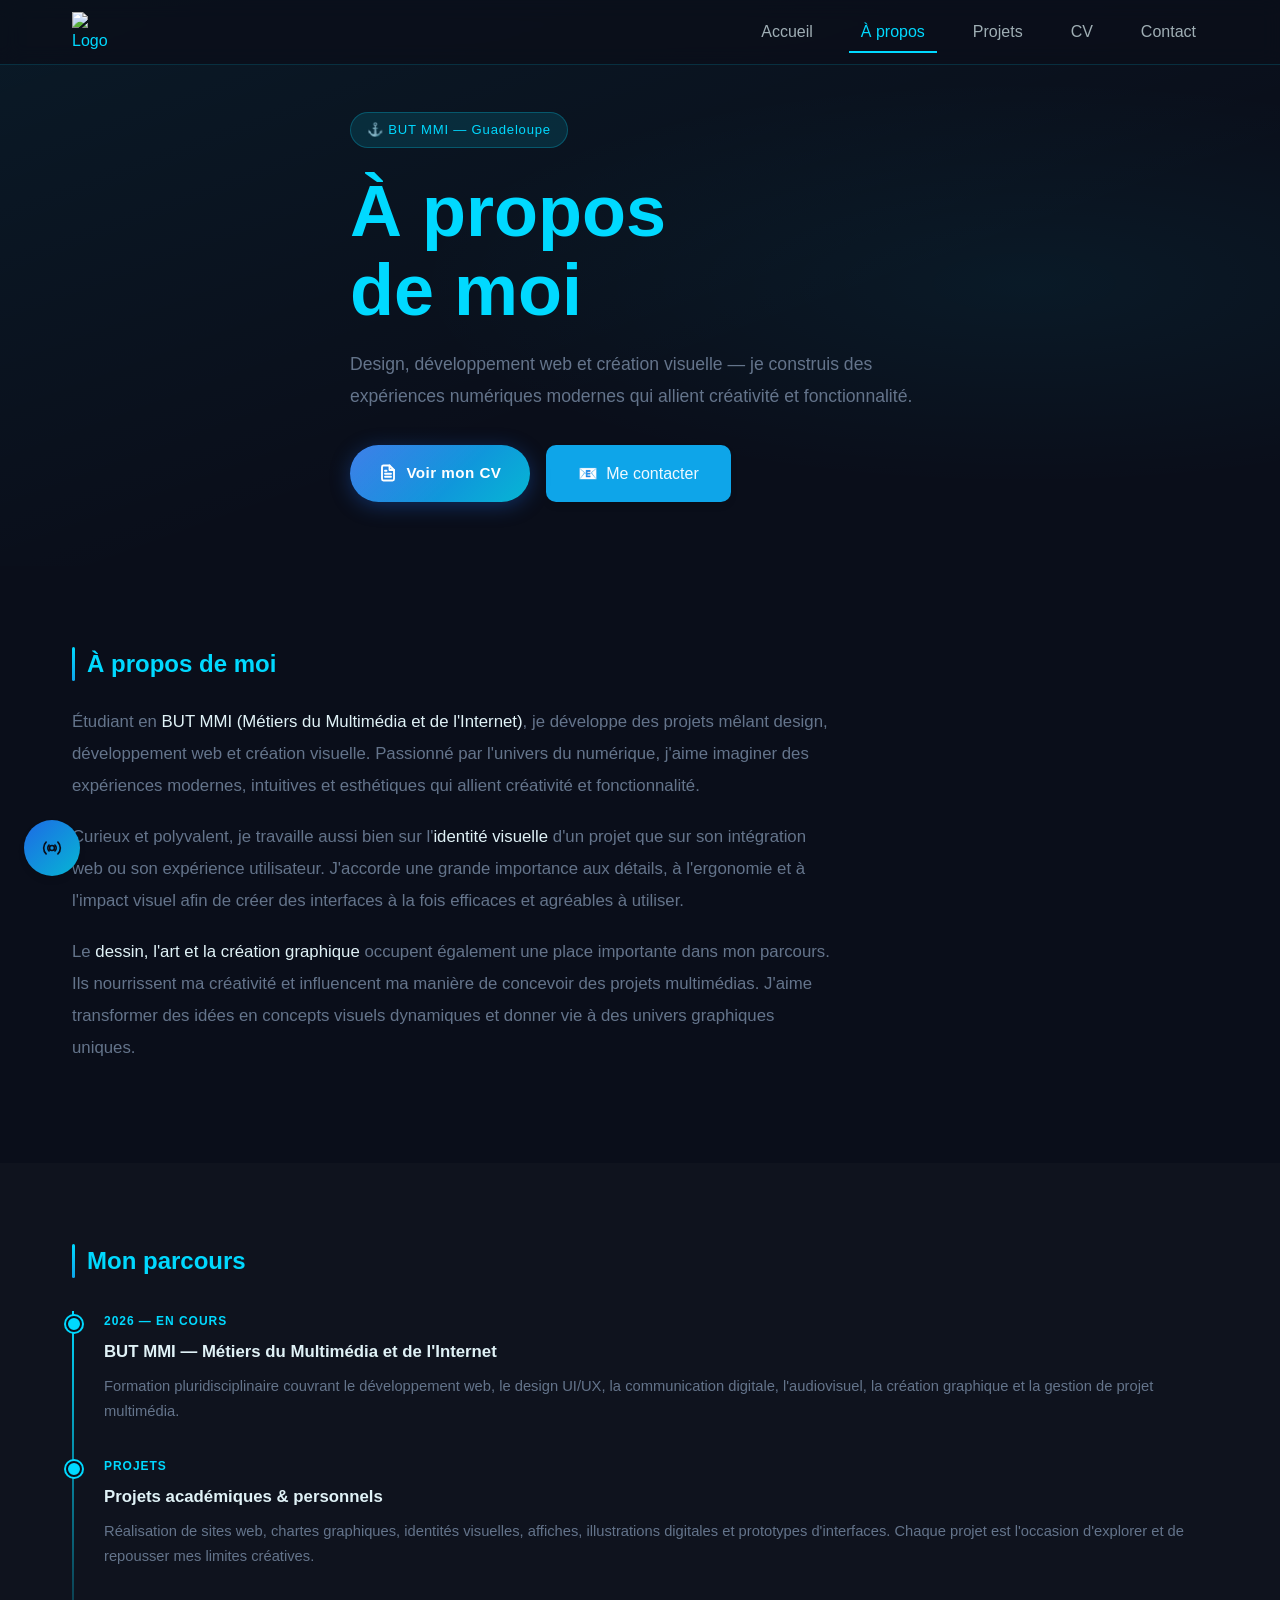
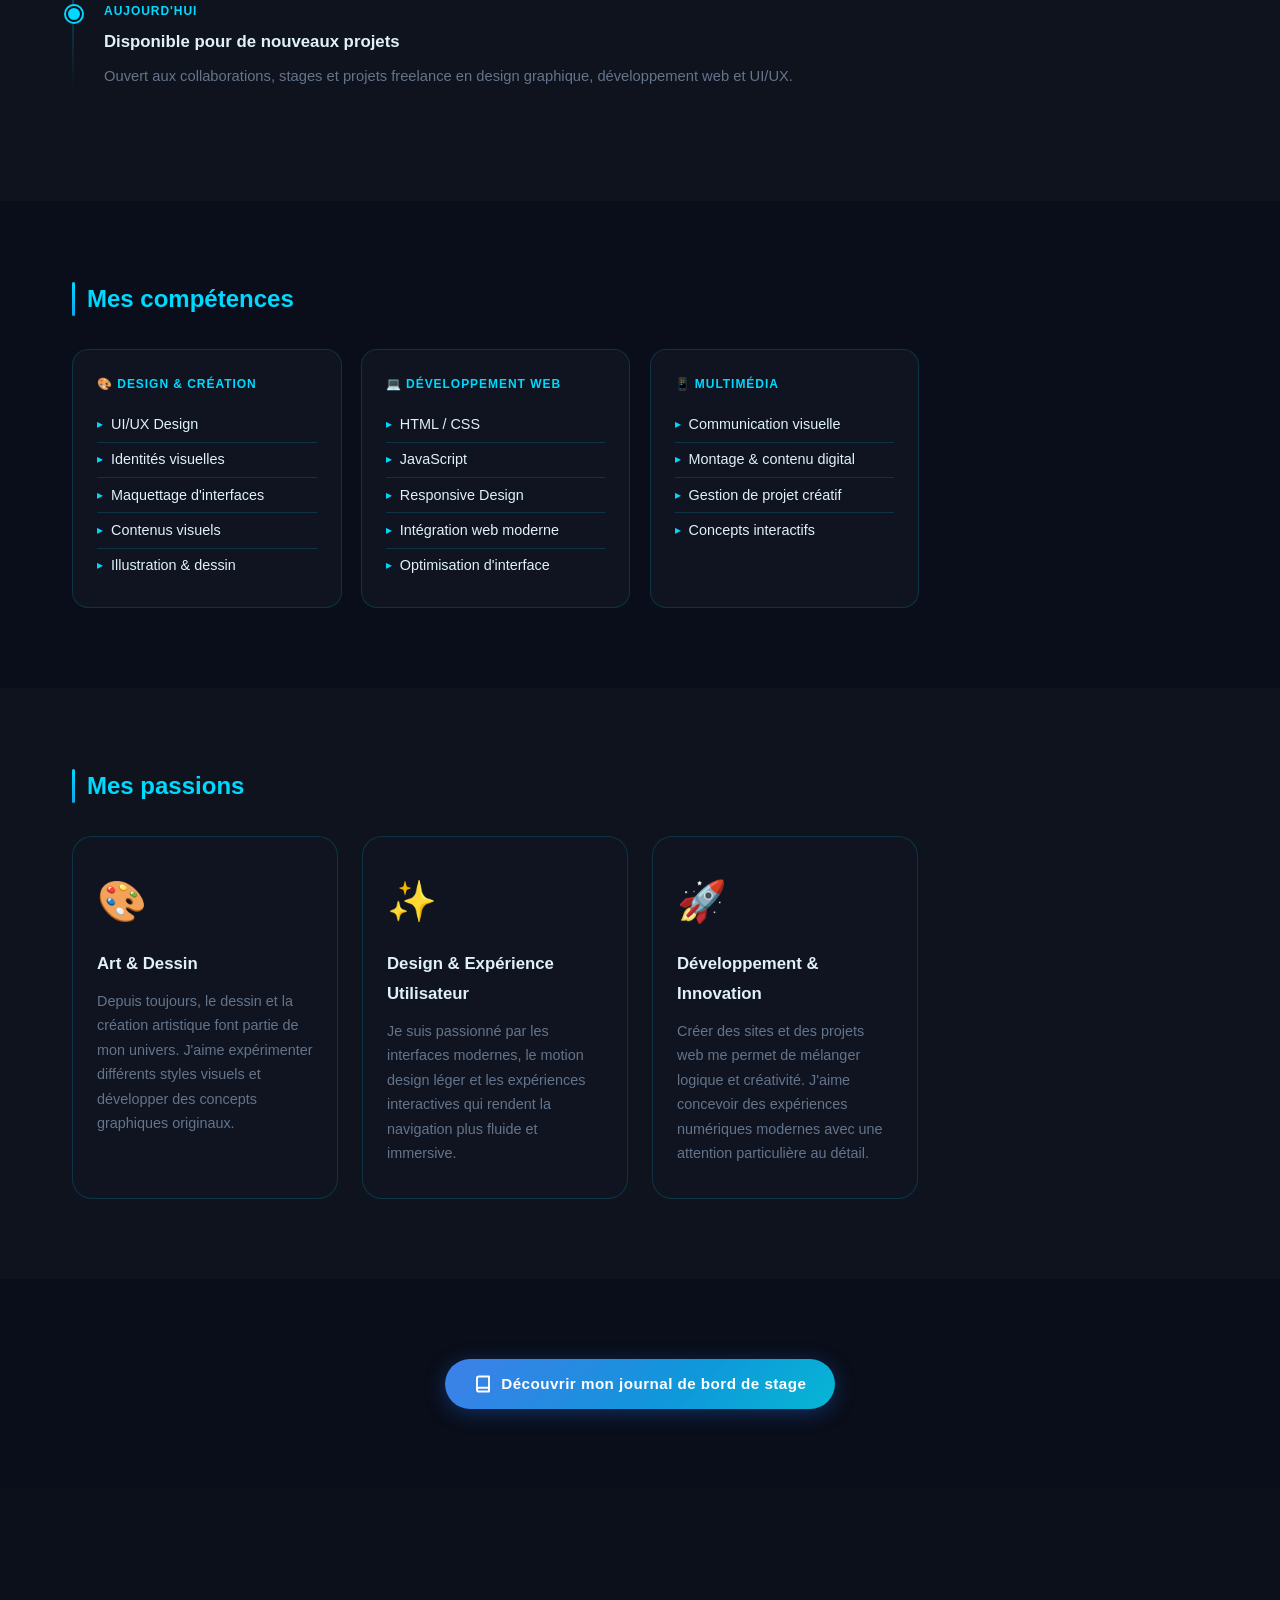
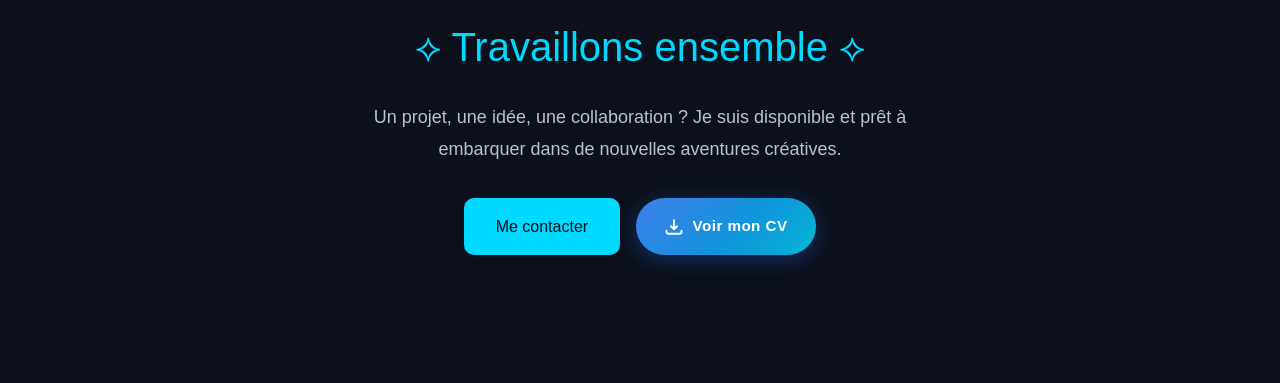
==== about.html @ 8e1d2e31 "Add files via upload" ====
<!DOCTYPE html>
<html lang="fr">
<head>
  <meta charset="UTF-8">
  <meta name="viewport" content="width=device-width, initial-scale=1.0">
  <title>À propos — LEVY CINQ-VAL</title>
  <meta name="description" content="À propos de Lévy CINQ-VAL — Étudiant BUT MMI, design graphique, développement web, UI/UX.">
  <link rel="stylesheet" href="style.css">
</head>
<body>

  <!-- Header -->
  <header id="header" class="header slide-down">
    <div class="container">
      <div class="header-content">
        <a href="index.html" class="logo-link">
          <img src="images/Logo.png" alt="Logo" class="logo">
          <span class="logo-text">Lévy CINQ-VAL</span>
        </a>
        <button class="nav-toggle" aria-label="Menu" aria-expanded="false" data-i18n-aria-label="menu.aria">
          <span></span><span></span><span></span>
        </button>
        <nav class="nav">
          <a href="index.html"   class="nav-link" data-i18n="nav.home">Accueil</a>
          <a href="about.html"   class="nav-link active" data-i18n="nav.about">À propos</a>
          <a href="project.html" class="nav-link" data-i18n="nav.projects">Projets</a>
          <a href="resume.html"  class="nav-link" data-i18n="nav.resume">CV</a>
          <a href="contact.html" class="nav-link" data-i18n="nav.contact">Contact</a>
        </nav>
      </div>
    </div>
  </header>

  <!-- Hero -->
  <section class="about-hero">
    <div class="container">
      <div class="about-hero-content">
        <div class="about-hero-label fade-in" data-i18n="about.hero.label">⚓ BUT MMI — Guadeloupe</div>
        <h1 class="fade-in-delay-1"><span data-i18n="about.hero.title.pre">À </span><span data-i18n="about.hero.title.hl">propos</span><br><span data-i18n="about.hero.title.post">de moi</span></h1>
        <p class="fade-in-delay-2" data-i18n="about.hero.subtitle">
          Design, développement web et création visuelle — je construis des expériences numériques
          modernes qui allient créativité et fonctionnalité.
        </p>
        <!-- CTA CV -->
        <div class="fade-in-delay-3" style="margin-top:2rem; display:flex; gap:1rem; flex-wrap:wrap;">
          <a href="resume.html" class="btn-cv-cta">
            <svg viewBox="0 0 24 24" fill="none" stroke="currentColor" stroke-width="2.5" stroke-linecap="round" stroke-linejoin="round">
              <path d="M14 2H6a2 2 0 00-2 2v16a2 2 0 002 2h12a2 2 0 002-2V8z"/>
              <polyline points="14 2 14 8 20 8"/>
              <line x1="16" y1="13" x2="8" y2="13"/>
              <line x1="16" y1="17" x2="8" y2="17"/>
              <polyline points="10 9 9 9 8 9"/>
            </svg>
            <span data-i18n="home.btn.resume">Voir mon CV</span>
          </a>
          <a href="contact.html" class="btn btn-secondary" style="display:inline-flex;align-items:center;gap:0.5rem;">
            📧 <span data-i18n="home.btn.contact">Me contacter</span>
          </a>
        </div>
      </div>
    </div>
  </section>

  <!-- À propos de moi -->
  <section class="about-section">
    <div class="container">
      <h2 class="about-section-title reveal" data-i18n="about.section1.title">À propos de moi</h2>
      <div class="about-text-block reveal" style="margin-top:1.5rem;">
        <p data-i18n-html="about.section1.p1">
          Étudiant en <span class="hl">BUT MMI (Métiers du Multimédia et de l'Internet)</span>, je développe
          des projets mêlant design, développement web et création visuelle. Passionné par l'univers du numérique,
          j'aime imaginer des expériences modernes, intuitives et esthétiques qui allient créativité et fonctionnalité.
        </p>
        <p data-i18n-html="about.section1.p2">
          Curieux et polyvalent, je travaille aussi bien sur l'<span class="hl">identité visuelle</span> d'un projet
          que sur son intégration web ou son expérience utilisateur. J'accorde une grande importance aux détails,
          à l'ergonomie et à l'impact visuel afin de créer des interfaces à la fois efficaces et agréables à utiliser.
        </p>
        <p data-i18n-html="about.section1.p3">
          Le <span class="hl">dessin, l'art et la création graphique</span> occupent également une place importante
          dans mon parcours. Ils nourrissent ma créativité et influencent ma manière de concevoir des projets multimédias.
          J'aime transformer des idées en concepts visuels dynamiques et donner vie à des univers graphiques uniques.
        </p>
      </div>
    </div>
  </section>

  <!-- Mon parcours -->
  <section class="about-section-alt">
    <div class="container">
      <h2 class="about-section-title reveal" data-i18n="about.timeline.title">Mon parcours</h2>
      <div class="timeline reveal">
        <div class="timeline-item">
          <p class="timeline-year" data-i18n="about.timeline1.year">2026 — En cours</p>
          <p class="timeline-title" data-i18n="about.timeline1.title">BUT MMI — Métiers du Multimédia et de l'Internet</p>
          <p class="timeline-desc" data-i18n="about.timeline1.desc">
            Formation pluridisciplinaire couvrant le développement web, le design UI/UX, la communication digitale,
            l'audiovisuel, la création graphique et la gestion de projet multimédia.
          </p>
        </div>
        <div class="timeline-item">
          <p class="timeline-year" data-i18n="about.timeline2.year">Projets</p>
          <p class="timeline-title" data-i18n="about.timeline2.title">Projets académiques & personnels</p>
          <p class="timeline-desc" data-i18n="about.timeline2.desc">
            Réalisation de sites web, chartes graphiques, identités visuelles, affiches, illustrations digitales
            et prototypes d'interfaces. Chaque projet est l'occasion d'explorer et de repousser mes limites créatives.
          </p>
        </div>
        <div class="timeline-item">
          <p class="timeline-year" data-i18n="about.timeline3.year">Aujourd'hui</p>
          <p class="timeline-title" data-i18n="about.timeline3.title">Disponible pour de nouveaux projets</p>
          <p class="timeline-desc" data-i18n="about.timeline3.desc">
            Ouvert aux collaborations, stages et projets freelance en design graphique, développement web et UI/UX.
          </p>
        </div>
      </div>
    </div>
  </section>

  <!-- Mes compétences -->
  <section class="about-section">
    <div class="container">
      <h2 class="about-section-title reveal" data-i18n="about.skills.title">Mes compétences</h2>
      <div class="skills-about-grid">

        <div class="skill-about-card reveal">
          <p class="skill-about-cat" data-i18n="about.skills1.cat">🎨 Design & Création</p>
          <ul class="skill-about-list">
            <li data-i18n="about.skills1.li1">UI/UX Design</li>
            <li data-i18n="about.skills1.li2">Identités visuelles</li>
            <li data-i18n="about.skills1.li3">Maquettage d'interfaces</li>
            <li data-i18n="about.skills1.li4">Contenus visuels</li>
            <li data-i18n="about.skills1.li5">Illustration & dessin</li>
          </ul>
        </div>

        <div class="skill-about-card reveal">
          <p class="skill-about-cat" data-i18n="about.skills2.cat">💻 Développement Web</p>
          <ul class="skill-about-list">
            <li data-i18n="about.skills2.li1">HTML / CSS</li>
            <li data-i18n="about.skills2.li2">JavaScript</li>
            <li data-i18n="about.skills2.li3">Responsive Design</li>
            <li data-i18n="about.skills2.li4">Intégration web moderne</li>
            <li data-i18n="about.skills2.li5">Optimisation d'interface</li>
          </ul>
        </div>

        <div class="skill-about-card reveal">
          <p class="skill-about-cat" data-i18n="about.skills3.cat">📱 Multimédia</p>
          <ul class="skill-about-list">
            <li data-i18n="about.skills3.li1">Communication visuelle</li>
            <li data-i18n="about.skills3.li2">Montage & contenu digital</li>
            <li data-i18n="about.skills3.li3">Gestion de projet créatif</li>
            <li data-i18n="about.skills3.li4">Concepts interactifs</li>
          </ul>
        </div>

      </div>
    </div>
  </section>

  <!-- Mes passions -->
  <section class="about-section-alt">
    <div class="container">
      <h2 class="about-section-title reveal" data-i18n="about.passions.title">Mes passions</h2>
      <div class="passions-grid">

        <div class="passion-card reveal">
          <div class="passion-icon">🎨</div>
          <p class="passion-title" data-i18n="about.passion1.title">Art & Dessin</p>
          <p class="passion-text" data-i18n="about.passion1.text">
            Depuis toujours, le dessin et la création artistique font partie de mon univers.
            J'aime expérimenter différents styles visuels et développer des concepts graphiques originaux.
          </p>
        </div>

        <div class="passion-card reveal">
          <div class="passion-icon">✨</div>
          <p class="passion-title" data-i18n="about.passion2.title">Design & Expérience Utilisateur</p>
          <p class="passion-text" data-i18n="about.passion2.text">
            Je suis passionné par les interfaces modernes, le motion design léger et les expériences
            interactives qui rendent la navigation plus fluide et immersive.
          </p>
        </div>

        <div class="passion-card reveal">
          <div class="passion-icon">🚀</div>
          <p class="passion-title" data-i18n="about.passion3.title">Développement & Innovation</p>
          <p class="passion-text" data-i18n="about.passion3.text">
            Créer des sites et des projets web me permet de mélanger logique et créativité.
            J'aime concevoir des expériences numériques modernes avec une attention particulière au détail.
          </p>
        </div>

      </div>
    </div>
  </section>

  <!-- Journal de bord de stage — ressource complémentaire -->
  <section class="about-section">
    <div class="container" style="text-align:center;">
      <a href="projects/Journal_de_bord_stage.pdf" target="_blank" rel="noopener" class="btn-cv-cta">
        <svg viewBox="0 0 24 24" fill="none" stroke="currentColor" stroke-width="2.5" stroke-linecap="round" stroke-linejoin="round">
          <path d="M4 19.5A2.5 2.5 0 016.5 17H20"/>
          <path d="M6.5 2H20v20H6.5A2.5 2.5 0 014 19.5v-15A2.5 2.5 0 016.5 2z"/>
        </svg>
        <span data-i18n="about.journal.cta">Découvrir mon journal de bord de stage</span>
      </a>
    </div>
  </section>

  <!-- CTA final -->
  <section class="section section-alt">
    <div class="container">
      <div class="cta-content scale-in" style="text-align:center;max-width:600px;margin:0 auto;padding:3rem 1rem;">
        <h2 class="cta-title" data-i18n="about.cta.title">⟡ Travaillons ensemble ⟡</h2>
        <p class="cta-text" style="margin-bottom:2rem;" data-i18n="about.cta.text">
          Un projet, une idée, une collaboration ? Je suis disponible et prêt à embarquer dans de nouvelles aventures créatives.
        </p>
        <div style="display:flex;gap:1rem;justify-content:center;flex-wrap:wrap;">
          <a href="contact.html" class="btn btn-primary" data-i18n="home.btn.contact">Me contacter</a>
          <a href="resume.html"  class="btn-cv-cta">
            <svg viewBox="0 0 24 24" fill="none" stroke="currentColor" stroke-width="2.5" stroke-linecap="round" stroke-linejoin="round">
              <path d="M12 15V3M12 15l-4-4M12 15l4-4"/><path d="M2 17v2a2 2 0 002 2h16a2 2 0 002-2v-2"/>
            </svg>
            <span data-i18n="home.btn.resume">Voir mon CV</span>
          </a>
        </div>
      </div>
    </div>
  </section>

  <!-- Widget Accessibilité -->
  <div id="accessibility-widget" class="accessibility-widget">
    <button id="accessibility-toggle" class="accessibility-toggle" aria-label="Accessibilité" data-i18n-aria-label="a11y.aria" title="Options d'accessibilité" data-i18n-title="a11y.title">
      <svg viewBox="0 0 24 24" fill="none" stroke="currentColor" stroke-width="2" stroke-linecap="round" stroke-linejoin="round">
        <circle cx="12" cy="12" r="3"/><path d="M19.07 4.93a10 10 0 010 14.14M4.93 4.93a10 10 0 000 14.14"/>
        <path d="M15.54 8.46a5 5 0 010 7.07M8.46 8.46a5 5 0 000 7.07"/>
      </svg>
    </button>
    <div id="accessibility-panel" class="accessibility-panel hidden">
      <h3 class="panel-title" data-i18n="a11y.panelTitle">Accessibilité</h3>
      <button class="accessibility-option" onclick="toggleTheme()">
        <span data-i18n="a11y.theme">🌓 Thème</span><span id="theme-label">Sombre</span>
      </button>
      <button class="accessibility-option" onclick="cycleFontSize()">
        <span data-i18n="a11y.fontSize">🔤 Taille du texte</span><span id="font-size-label">Normal</span>
      </button>
      <button class="accessibility-option" onclick="toggleContrast()">
        <span data-i18n="a11y.contrast">⚡ Contraste élevé</span><span id="contrast-label">Désactivé</span>
      </button>
      <button class="accessibility-option" onclick="toggleLanguage()">
        <span data-i18n="a11y.language">🌍 Langue</span><span id="language-label">Français</span>
      </button>
    </div>
  </div>

  <!-- Bouton scroll to top -->
  <button id="scroll-top-btn" aria-label="Retour en haut" data-i18n-aria-label="scrollTop.aria">↑</button>

  <script src="script.js"></script>
</body>
</html>
---- style.css ----
/* Variables CSS - Thème "Mer énervée" */
:root {
    /* Couleurs Sombres (par défaut) */
    --background: #0a0e1a;
    --foreground: #e0f2f7;
    --card: #0f1420;
    --card-foreground: #e0f2f7;
    --primary: #00d9ff;
    --primary-foreground: #0a0e1a;
    --secondary: #1a2332;
    --secondary-foreground: #7dd3fc;
    --muted: #1e2940;
    --muted-foreground: #64748b;
    --accent: #0ea5e9;
    --accent-foreground: #f0f9ff;
    --border: rgba(6, 182, 212, 0.2);
    --input-background: #1a2332;

    /* Header */
    .header {
        position: fixed;
        top: 0;
        left: 0;
        right: 0;
        z-index: 1000;
        background-color: rgba(10, 14, 26, 0.8);
        backdrop-filter: blur(10px);
        border-bottom: 1px solid var(--border);
        transition: transform 0.3s ease;
    }

    .header-content {
        display: flex;
        align-items: center;
        justify-content: space-between;
        height: 4rem;
    }

    .logo-link {
        display: flex;
        align-items: center;
        gap: 0.75rem;
        text-decoration: none;
    }

    .logo {
        height: 2.5rem;
        width: 2.5rem;
        object-fit: contain;
        transition: transform 0.6s ease;
    }

    .logo:hover {
        transform: rotate(360deg);
    }

    .logo-text {
        font-size: 1.5rem;
        color: var(--foreground);
        font-weight: 500;
        max-width: 0;
        opacity: 0;
        overflow: hidden;
        white-space: nowrap;
        transition: max-width 0.35s ease, opacity 0.25s ease;
    }

    .logo-link:hover .logo-text,
    .logo-link:focus-visible .logo-text,
    .logo-link:focus-within .logo-text {
        max-width: 220px;
        opacity: 1;
    }

    .nav {
        display: flex;
        gap: 1.5rem;
    }

    .nav-link {
        position: relative;
        padding: 0.5rem 0.75rem;
        color: rgba(224, 242, 247, 0.7);
        font-size: 1rem;
        transition: color var(--transition-fast);
    }

    .nav-link:hover,
    .nav-link.active {
        color: var(--primary);
    }

    .nav-link.active::after {
        content: "";
        position: absolute;
        bottom: 0;
        left: 0;
        right: 0;
        height: 2px;
        background-color: var(--primary);
    }

    /* Hero */
    .hero {
        position: relative;
        min-height: 100vh;
        display: flex;
        align-items: center;
        justify-content: center;
        overflow: hidden;
    }

    .hero-background {
        position: absolute;
        inset: 0;
        background-image: url("images/mer_dechainee.jpg");
        background-size: cover;
        background-position: center 40%;
        background-repeat: no-repeat;
        background-attachment: local;
        opacity: 0;
        transform: scale(1.05);
        will-change: transform, opacity;
        transition: opacity 1.4s cubic-bezier(0.22, 1, 0.36, 1), transform 1.4s cubic-bezier(0.22, 1, 0.36, 1);
        filter: saturate(1.1) brightness(0.75);
    }

    .hero-background.loaded {
        opacity: 0.55;
        transform: scale(1);
    }

    /* Thème clair : image plus lumineuse */
    body.light-theme .hero-background {
        filter: saturate(0.9) brightness(0.85);
        opacity: 0.4;
    }

    body.light-theme .hero-background.loaded {
        opacity: 0.5;
    }

    .hero-overlay {
        position: absolute;
        inset: 0;
        background: linear-gradient(
            to bottom,
            rgba(10, 14, 26, 0.45) 0%,
            rgba(10, 14, 26, 0.35) 40%,
            rgba(10, 14, 26, 0.75) 80%,
            rgba(10, 14, 26, 1) 100%
        );
        pointer-events: none;
    }

    /* Overlay thème clair */
    body.light-theme .hero-overlay {
        background: linear-gradient(
            to bottom,
            rgba(245, 247, 250, 0.25) 0%,
            rgba(245, 247, 250, 0.15) 40%,
            rgba(245, 247, 250, 0.6) 80%,
            rgba(245, 247, 250, 1) 100%
        );
    }

    /* Grain subtil sur le hero pour le rendu filmique */
    .hero::after {
        content: '';
        position: absolute;
        inset: 0;
        background-image: url("data:image/svg+xml,%3Csvg viewBox='0 0 256 256' xmlns='http://www.w3.org/2000/svg'%3E%3Cfilter id='noise'%3E%3CfeTurbulence type='fractalNoise' baseFrequency='0.9' numOctaves='4' stitchTiles='stitch'/%3E%3C/filter%3E%3Crect width='100%25' height='100%25' filter='url(%23noise)' opacity='0.04'/%3E%3C/svg%3E");
        opacity: 0.06;
        pointer-events: none;
        z-index: 2;
    }

    .hero-content {
        position: relative;
        z-index: 10;
        text-align: center;
        padding: 2rem 1rem;
    }

    .badge {
        display: inline-block;
        padding: 0.5rem 1.5rem;
        background-color: rgba(0, 217, 255, 0.2);
        border: 1px solid rgba(0, 217, 255, 0.4);
        border-radius: 2rem;
        margin-bottom: 2rem;
    }

    .badge-text {
        color: var(--primary);
        font-size: 0.875rem;
    }

    .hero-title {
        font-size: 2.5rem;
        margin-bottom: 1.5rem;
        color: var(--foreground);
    }

    .hero-name {
        font-size: 3.5rem;
        margin-bottom: 2rem;
        color: var(--primary);
    }

    .hero-subtitle {
        font-size: 1.25rem;
        color: rgba(224, 242, 247, 0.8);
        margin-bottom: 3rem;
    }

    .hero-buttons {
        display: flex;
        gap: 1rem;
        justify-content: center;
        flex-wrap: wrap;
    }

    /* Responsive Hero */
    @media (min-width: 640px) {
        .hero-title {
            font-size: 3rem;
        }
        .hero-name {
            font-size: 4rem;
        }
    }

    @media (min-width: 1024px) {
        .hero-title {
            font-size: 4.5rem;
        }
        .hero-name {
            font-size: 5rem;
        }
        .hero-subtitle {
            font-size: 1.5rem;
        }
    }

    /* Sections */
    .section {
        padding: 5rem 1rem;
    }

    .section-alt {
        background-color: rgba(15, 20, 32, 0.3);
    }

    .section-header {
        text-align: center;
        margin-bottom: 3rem;
    }

    .section-title {
        font-size: 2.5rem;
        margin-bottom: 1rem;
        color: var(--primary);
    }

    .section-subtitle {
        font-size: 1.125rem;
        color: var(--muted-foreground);
    }

    /* About Grid */
    .about-grid {
        display: grid;
        grid-template-columns: 1fr;
        gap: 3rem;
        align-items: center;
    }

    @media (min-width: 1024px) {
        .about-grid {
            grid-template-columns: 1fr 1fr;
        }
    }

    .about-image-wrapper {
        display: flex;
        justify-content: center;
        position: relative;
    }

    .about-image-glow {
        position: absolute;
        inset: 0;
        background-color: rgba(0, 217, 255, 0.2);
        border-radius: 50%;
        filter: blur(4rem);
    }

    .about-image {
        position: relative;
        width: 16rem;
        height: 16rem;
        border-radius: 50%;
        object-fit: cover;
        border: 4px solid rgba(0, 217, 255, 0.3);
        box-shadow: 0 25px 50px rgba(0, 0, 0, 0.5);
    }

    @media (min-width: 640px) {
        .about-image {
            width: 20rem;
            height: 20rem;
        }
    }

    .about-content {
        display: flex;
        flex-direction: column;
        gap: 1.5rem;
    }

    .about-text {
        font-size: 1.125rem;
        color: rgba(224, 242, 247, 0.8);
        line-height: 1.8;
    }

    .highlight {
        color: var(--primary);
        font-weight: 500;
    }

    .badges {
        display: flex;
        gap: 1rem;
        flex-wrap: wrap;
    }

    .badge-item {
        padding: 0.5rem 1rem;
        background-color: rgba(0, 217, 255, 0.1);
        border: 1px solid rgba(0, 217, 255, 0.3);
        border-radius: var(--radius);
        color: var(--primary);
    }

    /* Skills Grid */
    .skills-grid {
        display: grid;
        grid-template-columns: 1fr;
        gap: 2rem;
    }

    @media (min-width: 768px) {
        .skills-grid {
            grid-template-columns: repeat(3, 1fr);
        }
    }

    .skill-card {
        background-color: var(--card);
        border: 1px solid var(--border);
        border-radius: var(--radius);
        padding: 2rem;
        box-shadow: 0 4px 6px rgba(0, 0, 0, 0.1);
    }

    .skill-icon {
        font-size: 2rem;
        margin-bottom: 1rem;
        display: inline-block;
        padding: 0.75rem;
        background-color: rgba(0, 217, 255, 0.1);
        border-radius: var(--radius);
    }

    .skill-title {
        font-size: 1.25rem;
        margin-bottom: 0.75rem;
        color: var(--foreground);
    }

    .skill-description {
        color: var(--muted-foreground);
    }

    /* CTA Section */
    .cta-content {
        text-align: center;
        max-width: 48rem;
        margin: 0 auto;
    }

    .cta-title {
        font-size: 2.5rem;
        margin-bottom: 1.5rem;
        color: var(--primary);
    }

    .cta-text {
        font-size: 1.125rem;
        color: rgba(224, 242, 247, 0.8);
        margin-bottom: 3rem;
        line-height: 1.8;
    }

    .btn-large {
        font-size: 1.125rem;
        padding: 1rem 2rem;
        margin-bottom: 3rem;
    }

    .social-links {
        margin-top: 3rem;
    }

    .social-title {
        color: rgba(224, 242, 247, 0.7);
        margin-bottom: 1.5rem;
        font-size: 1.125rem;
    }

    .social-buttons {
        display: flex;
        gap: 1rem;
        justify-content: center;
        flex-wrap: wrap;
    }

    .social-btn {
        display: flex;
        align-items: center;
        gap: 0.5rem;
        padding: 0.75rem 1.5rem;
        background-color: var(--card);
        border: 2px solid var(--primary);
        color: var(--primary);
        border-radius: var(--radius);
        box-shadow: 0 4px 6px rgba(0, 0, 0, 0.1);
        transition: all var(--transition-normal);
    }

    .social-btn:hover {
        transform: translateY(-5px) scale(1.1);
        box-shadow: 0 10px 20px rgba(0, 217, 255, 0.3);
    }

    /* Boutons Variantes */
    .btn-primary {
        background-color: var(--primary);
        color: var(--primary-foreground);
    }

    .btn-secondary {
        background-color: var(--accent);
        color: var(--accent-foreground);
    }

    /* Widget d'Accessibilité */
    .accessibility-widget {
        position: fixed;
        bottom: 1.5rem;
        right: 1.5rem;
        z-index: 1000;
    }

    .accessibility-toggle {
        width: 3.5rem;
        height: 3.5rem;
        border-radius: 50%;
        background-color: var(--primary);
        color: var(--primary-foreground);
        border: none;
        font-size: 1.5rem;
        cursor: pointer;
        box-shadow: 0 4px 6px rgba(0, 0, 0, 0.1);
        transition: all var(--transition-normal);
    }

    .accessibility-toggle:hover {
        transform: scale(1.1);
        box-shadow: 0 6px 12px rgba(0, 217, 255, 0.5);
    }

    .accessibility-panel {
        position: absolute;
        bottom: 4rem;
        right: 0;
        min-width: 280px;
        background-color: var(--card);
        border: 1px solid var(--border);
        border-radius: var(--radius);
        box-shadow: 0 10px 30px rgba(0, 0, 0, 0.3);
        padding: 1rem;
        opacity: 1;
        transform: scale(1);
        transition: all var(--transition-normal);
    }

    .accessibility-panel.hidden {
        opacity: 0;
        transform: scale(0.8) translateY(20px);
        pointer-events: none;
    }

    .panel-title {
        font-size: 1.125rem;
        margin-bottom: 1rem;
        color: var(--foreground);
    }

    .accessibility-option {
        width: 100%;
        display: flex;
        align-items: center;
        justify-content: space-between;
        padding: 0.75rem 1rem;
        background-color: rgba(15, 20, 32, 0.5);
        color: var(--foreground);
        border: none;
        border-radius: var(--radius);
        margin-bottom: 0.75rem;
        cursor: pointer;
        transition: background-color var(--transition-fast);
    }

    .accessibility-option:hover {
        background-color: rgba(0, 217, 255, 0.1);
    }

    .accessibility-option span:last-child {
        font-size: 0.875rem;
        color: var(--muted-foreground);
    }

    /* Utilitaires */
    .hidden {
        display: none;
    }
   /* ── Page Contact ── */

    .contact-hero {
      padding: 10rem 1rem 5rem;
      text-align: center;
      position: relative;
      overflow: hidden;
    }

    .contact-hero::before {
      content: '';
      position: absolute;
      inset: 0;
      background: radial-gradient(ellipse at 50% 0%, rgba(0,217,255,.15) 0%, transparent 65%);
      pointer-events: none;
    }

    .contact-hero-label {
      display: inline-block;
      padding: 0.4rem 1.25rem;
      background-color: rgba(0,217,255,.15);
      border: 1px solid rgba(0,217,255,.35);
      border-radius: 2rem;
      color: var(--primary);
      font-size: .8rem;
      letter-spacing: .12em;
      text-transform: uppercase;
      margin-bottom: 2rem;
    }

    .contact-hero h1 {
      font-size: clamp(2.5rem, 7vw, 5rem);
      font-weight: 600;
      color: var(--foreground);
      margin-bottom: 1rem;
      line-height: 1.15;
    }

    .contact-hero h1 span {
      color: var(--primary);
    }

    .contact-hero p {
      font-size: 1.125rem;
      color: var(--muted-foreground);
      max-width: 36rem;
      margin: 0 auto;
      line-height: 1.8;
    }

    /* ── Grid layout ── */
    .contact-section {
      padding: 5rem 1rem 7rem;
    }

    .contact-grid {
      display: grid;
      grid-template-columns: 1fr;
      gap: 3rem;
      max-width: 1100px;
      margin: 0 auto;
    }

    @media (min-width: 1024px) {
      .contact-grid {
        grid-template-columns: 1fr 1.5fr;
      }
    }

    /* ── Info column ── */
    .contact-info {
      display: flex;
      flex-direction: column;
      gap: 2rem;
    }

    .info-card {
      background-color: var(--card);
      border: 1px solid var(--border);
      border-radius: var(--radius);
      padding: 1.75rem;
      transition: all var(--transition-normal);
      display: flex;
      align-items: flex-start;
      gap: 1.25rem;
    }

    .info-card:hover {
      border-color: rgba(0,217,255,.45);
      box-shadow: 0 8px 30px rgba(0,217,255,.12);
      transform: translateY(-3px);
    }

    .info-icon {
      font-size: 1.5rem;
      padding: 0.7rem;
      background-color: rgba(0,217,255,.1);
      border-radius: var(--radius);
      flex-shrink: 0;
      line-height: 1;
    }

    .info-content h3 {
      font-size: 1rem;
      font-weight: 600;
      color: var(--foreground);
      margin-bottom: 0.35rem;
    }

    .info-content p,
    .info-content a {
      font-size: .95rem;
      color: var(--muted-foreground);
      text-decoration: none;
      transition: color var(--transition-fast);
    }

    .info-content a:hover {
      color: var(--primary);
    }

    .social-row {
      display: flex;
      gap: 1rem;
      margin-top: 0.5rem;
    }

    .social-chip {
      display: flex;
      align-items: center;
      gap: .5rem;
      padding: .55rem 1.1rem;
      background-color: var(--card);
      border: 1px solid var(--border);
      border-radius: 2rem;
      color: var(--foreground);
      font-size: .875rem;
      text-decoration: none;
      transition: all var(--transition-normal);
    }

    .social-chip:hover {
      border-color: var(--primary);
      color: var(--primary);
      box-shadow: 0 4px 15px rgba(0,217,255,.2);
      transform: translateY(-2px);
    }

    /* ── Disponibilité ── */
    .availability-badge {
      display: flex;
      align-items: center;
      gap: .75rem;
      padding: 1.25rem 1.5rem;
      background: linear-gradient(135deg, rgba(0,217,255,.08), rgba(14,165,233,.06));
      border: 1px solid rgba(0,217,255,.25);
      border-radius: var(--radius);
    }

    .dot-live {
      width: 10px;
      height: 10px;
      border-radius: 50%;
      background-color: #22c55e;
      flex-shrink: 0;
      box-shadow: 0 0 0 0 rgba(34,197,94,.7);
      animation: ping 1.5s cubic-bezier(0,0,.2,1) infinite;
    }

    @keyframes ping {
      0%   { box-shadow: 0 0 0 0 rgba(34,197,94,.7); }
      70%  { box-shadow: 0 0 0 8px rgba(34,197,94,0); }
      100% { box-shadow: 0 0 0 0 rgba(34,197,94,0); }
    }

    .availability-badge p {
      font-size: .9rem;
      color: var(--foreground);
      line-height: 1.4;
    }

    .availability-badge p span {
      display: block;
      color: var(--muted-foreground);
      font-size: .8rem;
      margin-top: .1rem;
    }

    /* ── Form column ── */
    .contact-form-wrapper {
      background-color: var(--card);
      border: 1px solid var(--border);
      border-radius: var(--radius);
      padding: 2.5rem;
      position: relative;
      overflow: hidden;
    }

    .contact-form-wrapper::before {
      content: '';
      position: absolute;
      top: -60px;
      right: -60px;
      width: 200px;
      height: 200px;
      background: radial-gradient(circle, rgba(0,217,255,.1) 0%, transparent 70%);
      pointer-events: none;
    }

    .form-title {
      font-size: 1.5rem;
      font-weight: 600;
      color: var(--foreground);
      margin-bottom: .5rem;
    }

    .form-subtitle {
      font-size: .9rem;
      color: var(--muted-foreground);
      margin-bottom: 2rem;
    }

    .form-group {
      margin-bottom: 1.5rem;
    }

    .form-row {
      display: grid;
      grid-template-columns: 1fr 1fr;
      gap: 1.25rem;
    }

    @media (max-width: 600px) {
      .form-row { grid-template-columns: 1fr; }
    }

    label {
      display: block;
      font-size: .85rem;
      font-weight: 500;
      color: var(--foreground);
      margin-bottom: .5rem;
      letter-spacing: .03em;
    }

    label .required {
      color: var(--primary);
      margin-left: .2rem;
    }

    input, textarea, select {
      width: 100%;
      padding: .8rem 1rem;
      background-color: var(--input-background);
      color: var(--foreground);
      border: 1px solid var(--border);
      border-radius: var(--radius);
      font-size: 1rem;
      font-family: inherit;
      transition: border-color var(--transition-fast), box-shadow var(--transition-fast);
      resize: none;
    }

    input:focus, textarea:focus, select:focus {
      outline: none;
      border-color: var(--primary);
      box-shadow: 0 0 0 3px rgba(0,217,255,.12);
    }

    input::placeholder, textarea::placeholder {
      color: var(--muted-foreground);
      opacity: .6;
    }

    select {
      appearance: none;
      background-image: url("data:image/svg+xml,%3Csvg xmlns='http://www.w3.org/2000/svg' width='12' height='12' viewBox='0 0 12 12'%3E%3Cpath fill='%2300d9ff' d='M6 8L1 3h10z'/%3E%3C/svg%3E");
      background-repeat: no-repeat;
      background-position: right 1rem center;
      cursor: pointer;
    }

    select option {
      background-color: #0f1420;
      color: var(--foreground);
    }

    textarea {
      min-height: 140px;
    }

    .submit-btn {
      width: 100%;
      padding: 1rem 2rem;
      background: linear-gradient(135deg, var(--primary), var(--accent));
      color: var(--primary-foreground);
      border: none;
      border-radius: var(--radius);
      font-size: 1rem;
      font-weight: 600;
      cursor: pointer;
      transition: all var(--transition-normal);
      position: relative;
      overflow: hidden;
      letter-spacing: .04em;
    }

    .submit-btn::before {
      content: '';
      position: absolute;
      inset: 0;
      background: linear-gradient(135deg, rgba(255,255,255,.15), transparent);
      opacity: 0;
      transition: opacity var(--transition-fast);
    }

    .submit-btn:hover {
      transform: translateY(-2px);
      box-shadow: 0 10px 30px rgba(0,217,255,.35);
    }

    .submit-btn:hover::before { opacity: 1; }
    .submit-btn:active { transform: scale(.98); }

    /* Success / error toast */
    .form-toast {
      display: none;
      align-items: center;
      gap: .75rem;
      padding: 1rem 1.25rem;
      border-radius: var(--radius);
      margin-top: 1rem;
      font-size: .9rem;
      animation: fadeIn .4s ease-out forwards;
    }

    .form-toast.success {
      display: flex;
      background-color: rgba(34,197,94,.1);
      border: 1px solid rgba(34,197,94,.35);
      color: #22c55e;
    }

    .form-toast.error {
      display: flex;
      background-color: rgba(239,68,68,.1);
      border: 1px solid rgba(239,68,68,.35);
      color: #ef4444;
    }

    /* ── Wave décoration ── */
    .wave-divider {
      width: 100%;
      overflow: hidden;
      line-height: 0;
    }

    .wave-divider svg {
      display: block;
      width: 100%;
      height: 60px;
    }
  /* ── Page Projets ── */

    .projects-hero {
      padding: 10rem 1rem 5rem;
      text-align: center;
      position: relative;
      overflow: hidden;
    }

    .projects-hero::before {
      content: '';
      position: absolute;
      inset: 0;
      background: radial-gradient(ellipse at 50% -10%, rgba(0,217,255,.14) 0%, transparent 60%);
      pointer-events: none;
    }

    .projects-hero-label {
      display: inline-block;
      padding: .4rem 1.25rem;
      background-color: rgba(0,217,255,.15);
      border: 1px solid rgba(0,217,255,.35);
      border-radius: 2rem;
      color: var(--primary);
      font-size: .8rem;
      letter-spacing: .12em;
      text-transform: uppercase;
      margin-bottom: 2rem;
    }

    .projects-hero h1 {
      font-size: clamp(2.5rem, 7vw, 5rem);
      font-weight: 600;
      color: var(--foreground);
      margin-bottom: 1rem;
      line-height: 1.15;
    }

    .projects-hero h1 span { color: var(--primary); }

    .projects-hero p {
      font-size: 1.125rem;
      color: var(--muted-foreground);
      max-width: 38rem;
      margin: 0 auto;
      line-height: 1.8;
    }

    /* ── Filtres ── */
    .filters-section {
      padding: 0 1rem 3rem;
    }

    .filters-wrapper {
      display: flex;
      justify-content: center;
      flex-wrap: wrap;
      gap: .75rem;
      max-width: 800px;
      margin: 0 auto;
    }

    .filter-btn {
      padding: .5rem 1.4rem;
      background-color: var(--card);
      border: 1px solid var(--border);
      border-radius: 2rem;
      color: var(--muted-foreground);
      font-size: .875rem;
      cursor: pointer;
      transition: all var(--transition-normal);
      font-family: inherit;
    }

    .filter-btn:hover,
    .filter-btn.active {
      background-color: rgba(0,217,255,.12);
      border-color: var(--primary);
      color: var(--primary);
      box-shadow: 0 4px 15px rgba(0,217,255,.15);
      transform: translateY(-1px);
    }

    .filter-btn:active { transform: scale(.97); }

    /* ── Grille projets ── */
    .projects-section {
      padding: 0 1rem 7rem;
    }

    .projects-count {
      text-align: center;
      font-size: .875rem;
      color: var(--muted-foreground);
      margin-bottom: 2.5rem;
    }

    .projects-count span { color: var(--primary); font-weight: 600; }

    .projects-grid {
      display: grid;
      grid-template-columns: 1fr;
      gap: 2rem;
      max-width: 1200px;
      margin: 0 auto;
    }

    @media (min-width: 640px) {
      .projects-grid { grid-template-columns: repeat(2, 1fr); }
    }

    @media (min-width: 1024px) {
      .projects-grid { grid-template-columns: repeat(3, 1fr); }
    }

    /* ── Carte projet ── */
    .project-card {
      background-color: var(--card);
      border: 1px solid var(--border);
      border-radius: var(--radius);
      overflow: hidden;
      transition: all var(--transition-normal);
      cursor: pointer;
      position: relative;
    }

    .project-card:hover {
      border-color: rgba(0,217,255,.4);
      box-shadow: 0 15px 40px rgba(0,217,255,.15);
      transform: translateY(-6px);
    }

    /* Carte featured (1ère) — occupe 2 colonnes */
    .project-card.featured {
      grid-column: span 1;
    }

    @media (min-width: 640px) {
      .project-card.featured { grid-column: span 2; }
    }

    @media (min-width: 1024px) {
      .project-card.featured { grid-column: span 2; }
    }

    .project-thumbnail {
      position: relative;
      width: 100%;
      aspect-ratio: 16/9;
      background: linear-gradient(135deg, var(--secondary) 0%, var(--muted) 100%);
      overflow: hidden;
    }

    .project-card.featured .project-thumbnail {
      aspect-ratio: 21/9;
    }

    .project-thumbnail-inner {
      position: absolute;
      inset: 0;
      display: flex;
      align-items: center;
      justify-content: center;
      font-size: 3.5rem;
      opacity: .6;
      transition: all var(--transition-normal);
    }

    .project-card:hover .project-thumbnail-inner {
      opacity: .9;
      transform: scale(1.08);
    }

    /* Couleurs de fond thématiques */
    .project-thumbnail.color-1 { background: linear-gradient(135deg, #0d1f2d 0%, #1a3a4a 100%); }
    .project-thumbnail.color-2 { background: linear-gradient(135deg, #10172a 0%, #1c2e4a 100%); }
    .project-thumbnail.color-3 { background: linear-gradient(135deg, #0a1628 0%, #162236 100%); }
    .project-thumbnail.color-4 { background: linear-gradient(135deg, #13212e 0%, #1e3545 100%); }
    .project-thumbnail.color-5 { background: linear-gradient(135deg, #0f1c2a 0%, #1b3040 100%); }
    .project-thumbnail.color-6 { background: linear-gradient(135deg, #0c1a28 0%, #192d3d 100%); }

    /* Overlay hover */
    .project-thumbnail-overlay {
      position: absolute;
      inset: 0;
      background: rgba(0,217,255,.08);
      opacity: 0;
      transition: opacity var(--transition-normal);
      display: flex;
      align-items: center;
      justify-content: center;
    }

    .project-card:hover .project-thumbnail-overlay { opacity: 1; }

    .overlay-btn {
      padding: .7rem 1.6rem;
      background-color: var(--primary);
      color: var(--primary-foreground);
      border-radius: var(--radius);
      font-size: .875rem;
      font-weight: 600;
      transform: translateY(10px);
      transition: transform var(--transition-normal);
    }

    .project-card:hover .overlay-btn { transform: translateY(0); }

    /* Badge featured */
    .badge-featured {
      position: absolute;
      top: 1rem;
      left: 1rem;
      padding: .3rem .9rem;
      background: linear-gradient(135deg, var(--primary), var(--accent));
      color: var(--primary-foreground);
      border-radius: 2rem;
      font-size: .7rem;
      font-weight: 700;
      letter-spacing: .08em;
      text-transform: uppercase;
    }

    /* Contenu carte */
    .project-body {
      padding: 1.5rem;
    }

    .project-tags {
      display: flex;
      flex-wrap: wrap;
      gap: .5rem;
      margin-bottom: 1rem;
    }

    .project-tag {
      padding: .25rem .75rem;
      background-color: rgba(0,217,255,.08);
      border: 1px solid rgba(0,217,255,.2);
      border-radius: 2rem;
      font-size: .72rem;
      color: var(--primary);
      letter-spacing: .05em;
      text-transform: uppercase;
    }

    .project-title {
      font-size: 1.2rem;
      font-weight: 600;
      color: var(--foreground);
      margin-bottom: .5rem;
      line-height: 1.3;
    }

    .project-description {
      font-size: .9rem;
      color: var(--muted-foreground);
      line-height: 1.7;
      margin-bottom: 1.25rem;
    }

    .project-footer {
      display: flex;
      align-items: center;
      justify-content: space-between;
    }

    .project-year {
      font-size: .8rem;
      color: var(--muted-foreground);
    }

    .project-link {
      display: flex;
      align-items: center;
      gap: .4rem;
      font-size: .875rem;
      color: var(--primary);
      font-weight: 500;
      transition: gap var(--transition-fast);
      text-decoration: none;
    }

    .project-link:hover { gap: .7rem; color: var(--primary); }

    /* ── Filtre hidden ── */
    .project-card[data-hidden="true"] {
      display: none;
    }

    /* ── CTA bas de page ── */
    .projects-cta {
      padding: 5rem 1rem;
      background-color: rgba(15,20,32,.3);
    }

    .cta-inner {
      text-align: center;
      max-width: 42rem;
      margin: 0 auto;
    }

    .cta-inner h2 {
      font-size: 2rem;
      font-weight: 600;
      color: var(--primary);
      margin-bottom: 1rem;
    }

    .cta-inner p {
      color: rgba(224,242,247,.75);
      font-size: 1.05rem;
      margin-bottom: 2rem;
      line-height: 1.8;
    }

    /* Tailles */
    --font-size: 16px;
    --radius: 0.625rem;

    /* Transitions */
    --transition-fast: 0.2s ease;
    --transition-normal: 0.4s ease;
    --transition-slow: 0.6s ease;
}

/* Thème Clair */
/* ══ THÈME CLAIR : propre, bleu moderne, lisible ══ */
body.light-theme {
    --background: #f0f6ff;
    --foreground: #0f1e3d;
    --card: #ffffff;
    --card-foreground: #0f1e3d;
    --primary: #1d6ae5;
    --primary-foreground: #ffffff;
    --secondary: #dbeafe;
    --secondary-foreground: #1e3a5f;
    --muted: #e8f1fc;
    --muted-foreground: #4a6388;
    --accent: #0891b2;
    --accent-foreground: #ffffff;
    --border: rgba(29,106,229,0.18);
    --input-background: #ffffff;
}

/* Composants clé en mode clair */
body.light-theme .header {
    background-color: rgba(240, 246, 255, 0.92) !important;
    border-bottom: 1px solid rgba(29,106,229,0.15);
}

body.light-theme .logo-text,
body.light-theme .hero-title { color: #0f1e3d; }
body.light-theme .hero-name  { color: #1d6ae5; }
body.light-theme .hero-subtitle { color: rgba(15,30,61,0.75); }
body.light-theme .badge { background: rgba(29,106,229,0.1); border-color: rgba(29,106,229,0.3); }
body.light-theme .badge-text { color: #1d6ae5; }

body.light-theme .nav-link { color: rgba(15,30,61,0.7); }
body.light-theme .nav-link:hover,
body.light-theme .nav-link.active { color: #1d6ae5; }

body.light-theme .section { background: #f0f6ff; }
body.light-theme .section-alt { background: #e8f1fc; }
body.light-theme .section-title { color: #1d6ae5; }
body.light-theme .section-subtitle { color: #4a6388; }

body.light-theme .skill-card,
body.light-theme .card {
    background: #ffffff;
    border-color: rgba(29,106,229,0.15);
    box-shadow: 0 4px 20px rgba(29,106,229,0.07);
}
body.light-theme .skill-card:hover,
body.light-theme .card:hover {
    box-shadow: 0 10px 40px rgba(29,106,229,0.18);
    border-color: rgba(29,106,229,0.4);
}
body.light-theme .skill-title,
body.light-theme .skill-description { color: #0f1e3d; }

body.light-theme .btn-primary,
body.light-theme .btn.btn-primary {
    background: linear-gradient(135deg,#1d6ae5,#0891b2);
    color: #fff;
    border: none;
    box-shadow: 0 4px 20px rgba(29,106,229,0.3);
}
body.light-theme .btn-primary:hover { box-shadow: 0 8px 30px rgba(29,106,229,0.45); }

body.light-theme .btn-secondary,
body.light-theme .btn.btn-secondary {
    background: #ffffff;
    color: #1d6ae5;
    border: 2px solid #1d6ae5;
}
body.light-theme .btn-secondary:hover {
    background: #1d6ae5;
    color: #fff;
}

body.light-theme .cta-content { color: #0f1e3d; }
body.light-theme .cta-title   { color: #1d6ae5; }
body.light-theme .cta-text    { color: #4a6388; }

body.light-theme .about-text  { color: #1e3a5f; }
body.light-theme .about-text .highlight { color: #1d6ae5; }
body.light-theme .badge-item  { background: rgba(29,106,229,0.1); color: #1d6ae5; border-color: rgba(29,106,229,0.2); }

body.light-theme input,
body.light-theme textarea,
body.light-theme select {
    background: #ffffff;
    border-color: rgba(29,106,229,0.25);
    color: #0f1e3d;
}
body.light-theme input::placeholder,
body.light-theme textarea::placeholder { color: #9ab0d0; }
body.light-theme input:focus,
body.light-theme textarea:focus,
body.light-theme select:focus { border-color: #1d6ae5; box-shadow: 0 0 0 3px rgba(29,106,229,0.12); }

body.light-theme .social-btn,
body.light-theme .social-chip {
    background: #dbeafe;
    color: #1d6ae5;
    border-color: rgba(29,106,229,0.25);
}
body.light-theme .social-btn:hover,
body.light-theme .social-chip:hover {
    background: #1d6ae5;
    color: #fff;
    border-color: #1d6ae5;
}

/* Contact page light */
body.light-theme .contact-hero { background: linear-gradient(160deg,#e8f1fc 0%,#f0f6ff 100%); }
body.light-theme .contact-hero h1 { color: #0f1e3d; }
body.light-theme .contact-hero h1 span { color: #1d6ae5; }
body.light-theme .contact-hero p { color: #4a6388; }
body.light-theme .info-card { background: #ffffff; border-color: rgba(29,106,229,0.15); }
body.light-theme .info-card h3 { color: #0f1e3d; }
body.light-theme .info-card p,
body.light-theme .info-card a { color: #4a6388; }
body.light-theme .info-card a:hover { color: #1d6ae5; }
body.light-theme .availability-badge { background: rgba(29,106,229,0.08); border-color: rgba(29,106,229,0.2); }
body.light-theme .availability-badge p { color: #1e3a5f; }

body.light-theme .contact-form-wrapper { background: #ffffff; border-color: rgba(29,106,229,0.15); box-shadow: 0 8px 40px rgba(29,106,229,0.1); }
body.light-theme .form-title  { color: #0f1e3d; }
body.light-theme .form-subtitle { color: #4a6388; }
body.light-theme label        { color: #1e3a5f; }
body.light-theme .submit-btn  { background: linear-gradient(135deg,#1d6ae5,#0891b2); color: #fff; }
body.light-theme .submit-btn:hover { box-shadow: 0 8px 30px rgba(29,106,229,0.4); }

/* Projects light */
body.light-theme .project-card { background: #ffffff; border-color: rgba(29,106,229,0.12); }
body.light-theme .project-card:hover { border-color: rgba(29,106,229,0.4); box-shadow: 0 16px 48px rgba(29,106,229,0.15); }
body.light-theme .project-title { color: #0f1e3d; }
body.light-theme .project-desc  { color: #4a6388; }
body.light-theme .project-tag   { background: #dbeafe; color: #1d6ae5; }
body.light-theme .filter-btn    { color: #4a6388; border-color: rgba(29,106,229,0.2); }
body.light-theme .filter-btn:hover { color: #1d6ae5; border-color: #1d6ae5; }
body.light-theme .filter-btn.active { background: #1d6ae5; color: #fff; border-color: #1d6ae5; }

/* Footer & social */
body.light-theme .social-title { color: #4a6388; }

/* Contraste Élevé */
body.high-contrast {
    --background: #000000;
    --foreground: #ffffff;
    --card: #000000;
    --card-foreground: #ffffff;
    --primary: #ffd966;
    --primary-foreground: #000000;
    --secondary: #ffffff;
    --secondary-foreground: #000000;
    --muted: #333333;
    --muted-foreground: #ffffff;
    --accent: #ffd966;
    --accent-foreground: #000000;
    --border: #ffffff;
    --input-background: #000000;
}

/* Tailles de police ajustables
   ⚠️ Appliquées sur <html> (et non <body>) : --font-size est
   consommée par la règle `html { font-size: var(--font-size); }`.
   Une variable CSS ne remonte jamais d'un enfant (body) vers son
   parent (html) : c'était la cause du bug "la taille du texte ne
   change rien". On la fixe donc directement sur l'élément racine. */
html.font-large {
    --font-size: 18px;
}

html.font-extra-large {
    --font-size: 20px;
}

/* Contraste élevé — compléments pour les éléments à couleur
   codée en dur (non basés sur les variables CSS) afin que le
   texte de nav, sous-titres et libellés restent bien contrastés */
body.high-contrast .nav-link,
body.high-contrast .hero-subtitle,
body.high-contrast .section-subtitle,
body.high-contrast .skill-description,
body.high-contrast .project-description,
body.high-contrast .cta-text {
    color: var(--foreground) !important;
}
body.high-contrast .nav-link.active,
body.high-contrast .nav-link:hover {
    color: var(--primary) !important;
}
body.high-contrast a { color: var(--primary); }
body.high-contrast .header {
    background-color: var(--background) !important;
    border-bottom-color: var(--border) !important;
}

/* Reset et Base */
* {
    margin: 0;
    padding: 0;
    box-sizing: border-box;
}

html {
    font-size: var(--font-size);
    scroll-behavior: smooth;
}

body {
    background-color: var(--background);
    color: var(--foreground);
    font-family: -apple-system, BlinkMacSystemFont, "Segoe UI", "Roboto", "Oxygen", "Ubuntu", "Cantarell", "Fira Sans",
        "Droid Sans", "Helvetica Neue", sans-serif;
    line-height: 1.6;
    min-height: 100vh;
    overflow-x: hidden;
}

/* Typographie */
h1 {
    font-size: 2rem;
    font-weight: 500;
    line-height: 1.5;
}

h2 {
    font-size: 1.5rem;
    font-weight: 500;
    line-height: 1.5;
}

h3 {
    font-size: 1.25rem;
    font-weight: 500;
    line-height: 1.5;
}

h4 {
    font-size: 1rem;
    font-weight: 500;
    line-height: 1.5;
}

p {
    line-height: 1.8;
}

/* Liens */
a {
    color: var(--primary);
    text-decoration: none;
    transition: color var(--transition-fast);
}

a:hover {
    color: var(--accent);
}

/* Boutons */
button,
.btn {
    padding: 1rem 2rem;
    background-color: var(--primary);
    color: var(--primary-foreground);
    border: none;
    border-radius: var(--radius);
    font-weight: 500;
    cursor: pointer;
    transition: all var(--transition-normal);
    box-shadow: 0 4px 6px rgba(0, 0, 0, 0.1);
}

button:hover,
.btn:hover {
    transform: scale(1.05);
    box-shadow: 0 10px 20px rgba(0, 217, 255, 0.3);
}

button:active,
.btn:active {
    transform: scale(0.95);
}

/* Cartes */
.card {
    background-color: var(--card);
    color: var(--card-foreground);
    border: 1px solid var(--border);
    border-radius: var(--radius);
    padding: 2rem;
    box-shadow: 0 4px 6px rgba(0, 0, 0, 0.1);
    transition: all var(--transition-normal);
}

.card:hover {
    box-shadow: 0 10px 20px rgba(0, 217, 255, 0.2);
}

/* Inputs */
input,
textarea {
    width: 100%;
    padding: 0.75rem 1rem;
    background-color: var(--input-background);
    color: var(--foreground);
    border: 1px solid var(--border);
    border-radius: var(--radius);
    font-size: 1rem;
    transition: border-color var(--transition-fast);
}

input:focus,
textarea:focus {
    outline: none;
    border-color: var(--primary);
}

/* Container */
.container {
    max-width: 1200px;
    margin: 0 auto;
    padding: 0 1rem;
}

@media (min-width: 640px) {
    .container {
        padding: 0 1.5rem;
    }
}

@media (min-width: 1024px) {
    .container {
        padding: 0 2rem;
    }
}
/* Animations pour remplacer Motion/React */

/* Fade In */
@keyframes fadeIn {
    from {
        opacity: 0;
        transform: translateY(30px);
    }
    to {
        opacity: 1;
        transform: translateY(0);
    }
}

.fade-in {
    animation: fadeIn 0.8s ease-out forwards;
}

/* Fade In Delayed */
.fade-in-delay-1 {
    animation: fadeIn 0.8s ease-out 0.3s forwards;
    opacity: 0;
}

.fade-in-delay-2 {
    animation: fadeIn 0.8s ease-out 0.5s forwards;
    opacity: 0;
}

.fade-in-delay-3 {
    animation: fadeIn 0.8s ease-out 0.7s forwards;
    opacity: 0;
}

.fade-in-delay-4 {
    animation: fadeIn 0.8s ease-out 0.9s forwards;
    opacity: 0;
}

/* Slide In From Left */
@keyframes slideInLeft {
    from {
        opacity: 0;
        transform: translateX(-50px);
    }
    to {
        opacity: 1;
        transform: translateX(0);
    }
}

.slide-in-left {
    animation: slideInLeft 0.8s ease-out forwards;
}

/* Slide In From Right */
@keyframes slideInRight {
    from {
        opacity: 0;
        transform: translateX(50px);
    }
    to {
        opacity: 1;
        transform: translateX(0);
    }
}

.slide-in-right {
    animation: slideInRight 0.8s ease-out forwards;
}

/* Scale In */
@keyframes scaleIn {
    from {
        opacity: 0;
        transform: scale(0.9);
    }
    to {
        opacity: 1;
        transform: scale(1);
    }
}

.scale-in {
    animation: scaleIn 0.8s ease-out forwards;
}

/* Rotation continue (pour le logo de chargement) */
@keyframes rotate {
    from {
        transform: rotate(0deg);
    }
    to {
        transform: rotate(360deg);
    }
}

.rotate-infinite {
    animation: rotate 1.5s linear infinite;
}

/* Pulse (pour les éléments interactifs) */
@keyframes pulse {
    0%,
    100% {
        transform: scale(1);
    }
    50% {
        transform: scale(1.05);
    }
}

.pulse {
    animation: pulse 2s ease-in-out infinite;
}

/* Wave animation (effet de vague) */
@keyframes wave {
    0%,
    100% {
        transform: translateY(0);
    }
    50% {
        transform: translateY(-10px);
    }
}

.wave {
    animation: wave 3s ease-in-out infinite;
}

/* Hover effects */
.hover-lift {
    transition:
        transform 0.3s ease,
        box-shadow 0.3s ease;
}

.hover-lift:hover {
    transform: translateY(-10px);
    box-shadow: 0 10px 30px rgba(0, 217, 255, 0.3);
}

/* Header slide down */
@keyframes slideDown {
    from {
        transform: translateY(-100%);
        opacity: 0;
    }
    to {
        transform: translateY(0);
        opacity: 1;
    }
}

.slide-down {
    animation: slideDown 0.6s ease-out forwards;
}

/* Scroll révéler (pour les sections) */
.reveal {
    opacity: 0;
    transform: translateY(50px);
    transition:
        opacity 0.8s ease,
        transform 0.8s ease;
}

.reveal.active {
    opacity: 1;
    transform: translateY(0);
}



/* ══════════════════════════════════════════════════
   WIDGET ACCESSIBILITÉ — Redesign moderne
══════════════════════════════════════════════════ */
.accessibility-widget {
    position: fixed;
    bottom: 1.5rem;
    left: 1.5rem;
    z-index: 9999;
}

.accessibility-toggle {
    width: 44px;
    height: 44px;
    border-radius: 50%;
    background: linear-gradient(135deg, #1d6ae5 0%, #06b6d4 100%);
    border: none;
    cursor: pointer;
    display: flex;
    align-items: center;
    justify-content: center;
    font-size: 1.1rem;
    box-shadow: 0 4px 20px rgba(0,217,255,0.3), 0 2px 8px rgba(0,0,0,0.2);
    transition: transform 0.25s ease, box-shadow 0.25s ease;
    padding: 0;
    color: #fff;
    line-height: 1;
}

.accessibility-toggle:hover {
    transform: scale(1.1) rotate(15deg);
    box-shadow: 0 8px 30px rgba(0,217,255,0.45);
}

.accessibility-toggle:focus-visible {
    outline: 2px solid var(--primary);
    outline-offset: 3px;
}

.accessibility-toggle:active { transform: scale(0.95); }

.accessibility-toggle svg {
    width: 20px;
    height: 20px;
    pointer-events: none;
}

.accessibility-panel {
    position: absolute;
    bottom: 54px;
    left: 0;
    width: 230px;
    background: var(--card);
    border: 1px solid var(--border);
    border-radius: 1rem;
    padding: 1.2rem;
    box-shadow: 0 20px 60px rgba(0,0,0,0.4), 0 4px 12px rgba(0,217,255,0.1);
    backdrop-filter: blur(16px);
    transform-origin: bottom left;
    transition: opacity 0.2s ease, transform 0.2s ease;
    opacity: 1;
    transform: scale(1) translateY(0);
}

.accessibility-panel.hidden {
    opacity: 0;
    transform: scale(0.92) translateY(8px);
    pointer-events: none;
}

.panel-title {
    font-size: 0.8rem;
    font-weight: 700;
    text-transform: uppercase;
    letter-spacing: 0.08em;
    color: var(--muted-foreground);
    margin-bottom: 0.9rem;
    padding-bottom: 0.6rem;
    border-bottom: 1px solid var(--border);
}

.accessibility-option {
    display: flex;
    align-items: center;
    justify-content: space-between;
    width: 100%;
    padding: 0.6rem 0.75rem;
    margin-bottom: 0.4rem;
    border-radius: 0.6rem;
    border: 1px solid transparent;
    background: transparent;
    color: var(--foreground);
    font-size: 0.85rem;
    cursor: pointer;
    transition: all 0.18s ease;
    box-shadow: none;
}

.accessibility-option:hover {
    background: rgba(0,217,255,0.07);
    border-color: rgba(0,217,255,0.18);
    transform: none;
    box-shadow: none;
}

.accessibility-option span:first-child { font-weight: 500; }
.accessibility-option span:last-child {
    font-size: 0.75rem;
    color: var(--primary);
    background: rgba(0,217,255,0.1);
    padding: 0.2rem 0.5rem;
    border-radius: 0.4rem;
    font-weight: 600;
}

/* Light theme panel */
body.light-theme .accessibility-panel {
    background: #ffffff;
    border-color: rgba(29,106,229,0.2);
    box-shadow: 0 20px 60px rgba(29,106,229,0.15);
}
body.light-theme .accessibility-option:hover {
    background: rgba(29,106,229,0.06);
    border-color: rgba(29,106,229,0.2);
}
body.light-theme .accessibility-option span:last-child {
    color: #1d6ae5;
    background: rgba(29,106,229,0.1);
}

/* ══════════════════════════════════════════════════
   TRANSITION THÈME FLUIDE
══════════════════════════════════════════════════ */
*, *::before, *::after {
    transition-property: background-color, color, border-color, box-shadow;
    transition-duration: 0.25s;
    transition-timing-function: ease;
}
/* Éviter d'écraser les transitions spécifiques aux animations */
.fade-in, .fade-in-delay-1, .fade-in-delay-2, .fade-in-delay-3, .fade-in-delay-4,
.slide-in-left, .slide-in-right, .scale-in, .reveal, .project-card {
    transition: background-color 0.25s ease, color 0.25s ease, border-color 0.25s ease,
                opacity 0.8s ease, transform 0.8s ease, box-shadow 0.3s ease;
}

/* ══════════════════════════════════════════════════
   HERO NAME — Police Blackburn (fallback élégant)
══════════════════════════════════════════════════ */
@font-face {
    font-family: 'Blackburn';
    src: url('fonts/Blackburn.woff2') format('woff2'),
         url('fonts/Blackburn.woff') format('woff'),
         url('fonts/Blackburn.ttf') format('truetype');
    font-weight: normal;
    font-style: normal;
    font-display: swap;
}

.hero-name {
    font-family: 'Blackburn', 'Playfair Display', 'DM Serif Display', 'Georgia', serif !important;
    letter-spacing: 0.04em;
}

/* ══════════════════════════════════════════════════
   BOUTON CV — Call to Action
══════════════════════════════════════════════════ */
.btn-cv-cta {
    display: inline-flex;
    align-items: center;
    gap: 0.6rem;
    background: linear-gradient(135deg, #1d6ae5 0%, #06b6d4 100%);
    color: #fff;
    font-weight: 700;
    font-size: 0.95rem;
    padding: 0.8rem 1.8rem;
    border-radius: 3rem;
    text-decoration: none;
    letter-spacing: 0.03em;
    border: none;
    box-shadow: 0 4px 20px rgba(29,106,229,0.35);
    transition: transform 0.22s ease, box-shadow 0.22s ease, filter 0.22s ease !important;
    position: relative;
    overflow: hidden;
}

.btn-cv-cta::after {
    content: '';
    position: absolute;
    inset: 0;
    background: linear-gradient(135deg, rgba(255,255,255,0.15) 0%, transparent 60%);
    border-radius: inherit;
}

.btn-cv-cta:hover {
    transform: translateY(-2px) scale(1.04);
    box-shadow: 0 10px 36px rgba(29,106,229,0.5);
    filter: brightness(1.05);
    color: #fff;
}

.btn-cv-cta svg {
    width: 18px;
    height: 18px;
    flex-shrink: 0;
}

/* ══════════════════════════════════════════════════
   MOBILE RESPONSIVE — Améliorations
══════════════════════════════════════════════════ */
@media (max-width: 768px) {
    .accessibility-widget {
        bottom: 1rem;
        left: 1rem;
    }
    .accessibility-panel {
        width: 210px;
    }
    .hero-buttons {
        flex-direction: column;
        align-items: center;
    }
    .hero-buttons .btn {
        width: 100%;
        max-width: 280px;
    }
}

/* ══════════════════════════════════════════════════
   FOOTER — Style amélioré
══════════════════════════════════════════════════ */
footer, .footer {
    background: var(--card);
    border-top: 1px solid var(--border);
    padding: 2rem 1rem;
    text-align: center;
    color: var(--muted-foreground);
    font-size: 0.85rem;
}

/* ══════════════════════════════════════════════════
   SCROLL TO TOP BUTTON
══════════════════════════════════════════════════ */
#scroll-top-btn {
    position: fixed;
    bottom: 1.5rem;
    right: 1.5rem;
    z-index: 9000;
    width: 44px;
    height: 44px;
    border-radius: 50%;
    background: var(--primary);
    color: #fff;
    border: none;
    cursor: pointer;
    display: flex;
    align-items: center;
    justify-content: center;
    font-size: 1.2rem;
    box-shadow: 0 4px 20px rgba(0,0,0,0.2);
    opacity: 0;
    transform: translateY(20px);
    transition: opacity 0.3s ease, transform 0.3s ease !important;
    pointer-events: none;
}
#scroll-top-btn.visible {
    opacity: 1;
    transform: translateY(0);
    pointer-events: auto;
}
#scroll-top-btn:hover { transform: translateY(-3px) scale(1.08); }
#scroll-top-btn:focus-visible {
    outline: 2px solid #fff;
    outline-offset: 3px;
}

/* ══════════════════════════════════════════════════
   COHÉRENCE DES MICRO-INTERACTIONS + prefers-reduced-motion
══════════════════════════════════════════════════ */
@media (prefers-reduced-motion: reduce) {
    #scroll-top-btn,
    #scroll-top-btn.visible,
    .accessibility-toggle,
    .nav-toggle span,
    .logo,
    .logo-text,
    #header {
        transition-duration: 0.01ms !important;
        animation-duration: 0.01ms !important;
    }
    .logo:hover { transform: none; }
}

/* ══════════════════════════════════════════════════
   MENU HAMBURGER MOBILE
══════════════════════════════════════════════════ */
.nav-toggle {
    display: none;
    flex-direction: column;
    gap: 5px;
    cursor: pointer;
    padding: 0.5rem;
    background: none;
    border: none;
    box-shadow: none;
    border-radius: 0.4rem;
}
.nav-toggle span {
    display: block;
    width: 24px;
    height: 2px;
    background: var(--foreground);
    border-radius: 2px;
    transition: transform 0.28s cubic-bezier(.4,0,.2,1), opacity 0.2s ease;
    transform-origin: center;
}
.nav-toggle:hover span { background: var(--primary); }
.nav-toggle:hover { transform: none; box-shadow: none; background: none; }
.nav-toggle:focus-visible {
    outline: 2px solid var(--primary);
    outline-offset: 3px;
}
/* Animation ☰ → ✕ : rapide, fluide, cohérente avec le reste des micro-interactions */
.nav-toggle.active span:nth-child(1) { transform: translateY(7px) rotate(45deg); }
.nav-toggle.active span:nth-child(2) { opacity: 0; transform: scaleX(0); }
.nav-toggle.active span:nth-child(3) { transform: translateY(-7px) rotate(-45deg); }
.nav-toggle.active span { background: var(--primary); }

@media (max-width: 768px) {
    .nav-toggle { display: flex; }
    .nav {
        display: none;
        position: absolute;
        top: 100%;
        left: 0;
        right: 0;
        background: var(--card);
        border-bottom: 1px solid var(--border);
        flex-direction: column;
        padding: 1rem;
        gap: 0;
        backdrop-filter: blur(16px);
        max-height: calc(100vh - 4rem);
        overflow-y: auto;
    }
    .nav.open { display: flex; }
    .nav-link {
        padding: 0.75rem 1rem;
        width: 100%;
        border-radius: 0.5rem;
    }
    .header-content { position: relative; }
    /* Empêche le contenu de scroller derrière le menu mobile ouvert */
    body.nav-locked { overflow: hidden; }
}

/* ══════════════════════════════════════════════════
   FORMULAIRE CONTACT — Améliorations
══════════════════════════════════════════════════ */
.contact-form-wrapper {
    background: var(--card);
    border: 1px solid var(--border);
    border-radius: 1.25rem;
    padding: 2.5rem;
    box-shadow: 0 8px 40px rgba(0,0,0,0.15);
}

.form-group label {
    display: block;
    margin-bottom: 0.4rem;
    font-size: 0.9rem;
    font-weight: 500;
    color: var(--foreground);
}

.form-group input,
.form-group textarea,
.form-group select {
    background: var(--input-background);
    transition: border-color 0.2s, box-shadow 0.2s !important;
}

.form-group input:focus,
.form-group textarea:focus,
.form-group select:focus {
    box-shadow: 0 0 0 3px rgba(0,217,255,0.15);
    outline: none;
}

.form-toast {
    margin-top: 1rem;
    padding: 0.9rem 1.2rem;
    border-radius: 0.75rem;
    font-size: 0.9rem;
    display: none;
    animation: fadeIn 0.3s ease;
}
.form-toast.error {
    display: block;
    background: rgba(239,68,68,0.12);
    border: 1px solid rgba(239,68,68,0.3);
    color: #f87171;
}
.form-toast.success {
    display: block;
    background: rgba(34,197,94,0.12);
    border: 1px solid rgba(34,197,94,0.3);
    color: #4ade80;
}
body.light-theme .form-toast.error { color: #dc2626; }
body.light-theme .form-toast.success { color: #16a34a; }

.submit-btn {
    width: 100%;
    padding: 0.95rem;
    border-radius: 0.75rem;
    font-size: 1rem;
    font-weight: 600;
    background: linear-gradient(135deg, var(--primary), var(--accent));
    color: var(--primary-foreground);
    border: none;
    cursor: pointer;
    transition: transform 0.2s, box-shadow 0.2s !important;
    box-shadow: 0 4px 20px rgba(0,217,255,0.25);
}
.submit-btn:hover {
    transform: translateY(-2px);
    box-shadow: 0 8px 30px rgba(0,217,255,0.4);
}
.submit-btn:disabled { opacity: 0.6; cursor: not-allowed; transform: none; }

/* ══════════════════════════════════════════════════
   ABOUT PAGE — Styles
══════════════════════════════════════════════════ */
.about-hero {
    min-height: 55vh;
    display: flex;
    align-items: center;
    padding: 7rem 1.5rem 4rem;
    background: linear-gradient(160deg, rgba(0,217,255,0.06) 0%, transparent 60%);
    position: relative;
    overflow: hidden;
}

.about-hero::before {
    content: '';
    position: absolute;
    inset: 0;
    background: radial-gradient(ellipse 80% 60% at 80% 50%, rgba(0,217,255,0.06) 0%, transparent 60%);
    pointer-events: none;
}

.about-hero-content { position: relative; z-index: 1; }
.about-hero-label {
    display: inline-block;
    padding: 0.4rem 1rem;
    background: rgba(0,217,255,0.12);
    border: 1px solid rgba(0,217,255,0.25);
    border-radius: 2rem;
    font-size: 0.82rem;
    color: var(--primary);
    margin-bottom: 1.5rem;
    letter-spacing: 0.06em;
}
.about-hero h1 { font-size: clamp(2.5rem,6vw,4.5rem); font-weight: 800; line-height: 1.1; margin-bottom: 1.2rem; }
.about-hero h1 span { color: var(--primary); }
.about-hero p  { font-size: 1.1rem; color: var(--muted-foreground); max-width: 580px; line-height: 1.8; }

/* About sections */
.about-section { padding: 5rem 1.5rem; }
.about-section-alt { padding: 5rem 1.5rem; background: rgba(255,255,255,0.02); }

.about-section-title {
    font-size: 1.5rem;
    font-weight: 700;
    color: var(--primary);
    margin-bottom: 0.4rem;
    display: flex;
    align-items: center;
    gap: 0.75rem;
}
.about-section-title::before {
    content: '';
    display: inline-block;
    width: 3px;
    height: 1.4em;
    background: linear-gradient(180deg, var(--primary), var(--accent));
    border-radius: 2px;
}

.about-text-block { max-width: 760px; }
.about-text-block p {
    color: var(--muted-foreground);
    line-height: 1.9;
    margin-bottom: 1.2rem;
    font-size: 1.05rem;
}
.about-text-block p span.hl { color: var(--foreground); font-weight: 500; }

/* Skills grid about */
.skills-about-grid {
    display: grid;
    grid-template-columns: repeat(auto-fill, minmax(220px, 1fr));
    gap: 1.2rem;
    margin-top: 2rem;
}

.skill-about-card {
    background: var(--card);
    border: 1px solid var(--border);
    border-radius: 1rem;
    padding: 1.5rem;
    transition: transform 0.3s ease, box-shadow 0.3s ease, border-color 0.25s !important;
}
.skill-about-card:hover {
    transform: translateY(-5px);
    box-shadow: 0 12px 36px rgba(0,217,255,0.1);
    border-color: rgba(0,217,255,0.3);
}
.skill-about-cat {
    font-size: 0.75rem;
    text-transform: uppercase;
    letter-spacing: 0.08em;
    color: var(--primary);
    font-weight: 700;
    margin-bottom: 0.75rem;
}
.skill-about-list {
    list-style: none;
    padding: 0;
    margin: 0;
}
.skill-about-list li {
    display: flex;
    align-items: center;
    gap: 0.5rem;
    padding: 0.35rem 0;
    font-size: 0.9rem;
    color: var(--foreground);
    border-bottom: 1px solid var(--border);
}
.skill-about-list li:last-child { border-bottom: none; }
.skill-about-list li::before {
    content: '▸';
    color: var(--primary);
    font-size: 0.75rem;
    flex-shrink: 0;
}

/* Parcours timeline */
.timeline { position: relative; padding-left: 2rem; margin-top: 2rem; }
.timeline::before {
    content: '';
    position: absolute;
    left: 0;
    top: 0;
    bottom: 0;
    width: 2px;
    background: linear-gradient(180deg, var(--primary), transparent);
}
.timeline-item { position: relative; margin-bottom: 2rem; }
.timeline-item::before {
    content: '';
    position: absolute;
    left: -2.4rem;
    top: 0.3rem;
    width: 12px;
    height: 12px;
    border-radius: 50%;
    background: var(--primary);
    border: 2px solid var(--background);
    box-shadow: 0 0 0 2px var(--primary);
}
.timeline-year {
    font-size: 0.75rem;
    color: var(--primary);
    font-weight: 700;
    text-transform: uppercase;
    letter-spacing: 0.08em;
    margin-bottom: 0.3rem;
}
.timeline-title { font-size: 1.05rem; font-weight: 600; color: var(--foreground); margin-bottom: 0.4rem; }
.timeline-desc  { font-size: 0.92rem; color: var(--muted-foreground); line-height: 1.7; }

/* Passions grid */
.passions-grid {
    display: grid;
    grid-template-columns: repeat(auto-fill, minmax(260px, 1fr));
    gap: 1.5rem;
    margin-top: 2rem;
}
.passion-card {
    background: var(--card);
    border: 1px solid var(--border);
    border-radius: 1.25rem;
    padding: 2rem 1.5rem;
    transition: transform 0.3s ease, box-shadow 0.3s ease !important;
}
.passion-card:hover {
    transform: translateY(-6px);
    box-shadow: 0 16px 48px rgba(0,217,255,0.1);
}
.passion-icon { font-size: 2.5rem; margin-bottom: 1rem; }
.passion-title { font-size: 1.05rem; font-weight: 700; color: var(--foreground); margin-bottom: 0.6rem; }
.passion-text  { font-size: 0.9rem; color: var(--muted-foreground); line-height: 1.7; }

/* Light theme about */
body.light-theme .about-hero { background: linear-gradient(160deg,#dbeafe 0%,#f0f6ff 100%); }
body.light-theme .about-hero h1 { color: #0f1e3d; }
body.light-theme .about-hero p  { color: #4a6388; }
body.light-theme .about-section-alt { background: rgba(29,106,229,0.03); }
body.light-theme .skill-about-card { box-shadow: 0 4px 16px rgba(29,106,229,0.06); }
body.light-theme .skill-about-card:hover { box-shadow: 0 12px 36px rgba(29,106,229,0.15); border-color: rgba(29,106,229,0.3); }
body.light-theme .passion-card { box-shadow: 0 4px 16px rgba(29,106,229,0.06); }
body.light-theme .passion-card:hover { box-shadow: 0 16px 48px rgba(29,106,229,0.15); }

/* ══════════════════════════════════════════════════
   WEB PROJECT CARDS — KaruApp & Figma
══════════════════════════════════════════════════ */
.project-card-web {
    position: relative;
}
.project-web-badge {
    position: absolute;
    top: 0.75rem;
    right: 0.75rem;
    background: linear-gradient(135deg, #1d6ae5, #06b6d4);
    color: #fff;
    font-size: 0.7rem;
    font-weight: 700;
    padding: 0.2rem 0.6rem;
    border-radius: 2rem;
    text-transform: uppercase;
    letter-spacing: 0.06em;
    z-index: 5;
}

.project-buttons {
    display: flex;
    gap: 0.6rem;
    padding: 0 1.2rem 1.2rem;
    margin-top: auto;
}
.project-btn {
    flex: 1;
    padding: 0.55rem 0.8rem;
    border-radius: 0.6rem;
    font-size: 0.82rem;
    font-weight: 600;
    text-align: center;
    text-decoration: none;
    transition: all 0.2s ease !important;
    cursor: pointer;
    border: none;
}
.project-btn-primary {
    background: var(--primary);
    color: var(--primary-foreground);
}
.project-btn-primary:hover {
    filter: brightness(1.1);
    transform: translateY(-1px);
    color: var(--primary-foreground);
}
.project-btn-secondary {
    background: transparent;
    color: var(--primary);
    border: 1px solid var(--border) !important;
}
.project-btn-secondary:hover {
    background: rgba(0,217,255,0.08);
    border-color: var(--primary) !important;
}

body.light-theme .project-btn-primary { background: #1d6ae5; color: #fff; }
body.light-theme .project-btn-secondary { color: #1d6ae5; border-color: rgba(29,106,229,0.25) !important; }
body.light-theme .project-btn-secondary:hover { background: rgba(29,106,229,0.07); border-color: #1d6ae5 !important; }
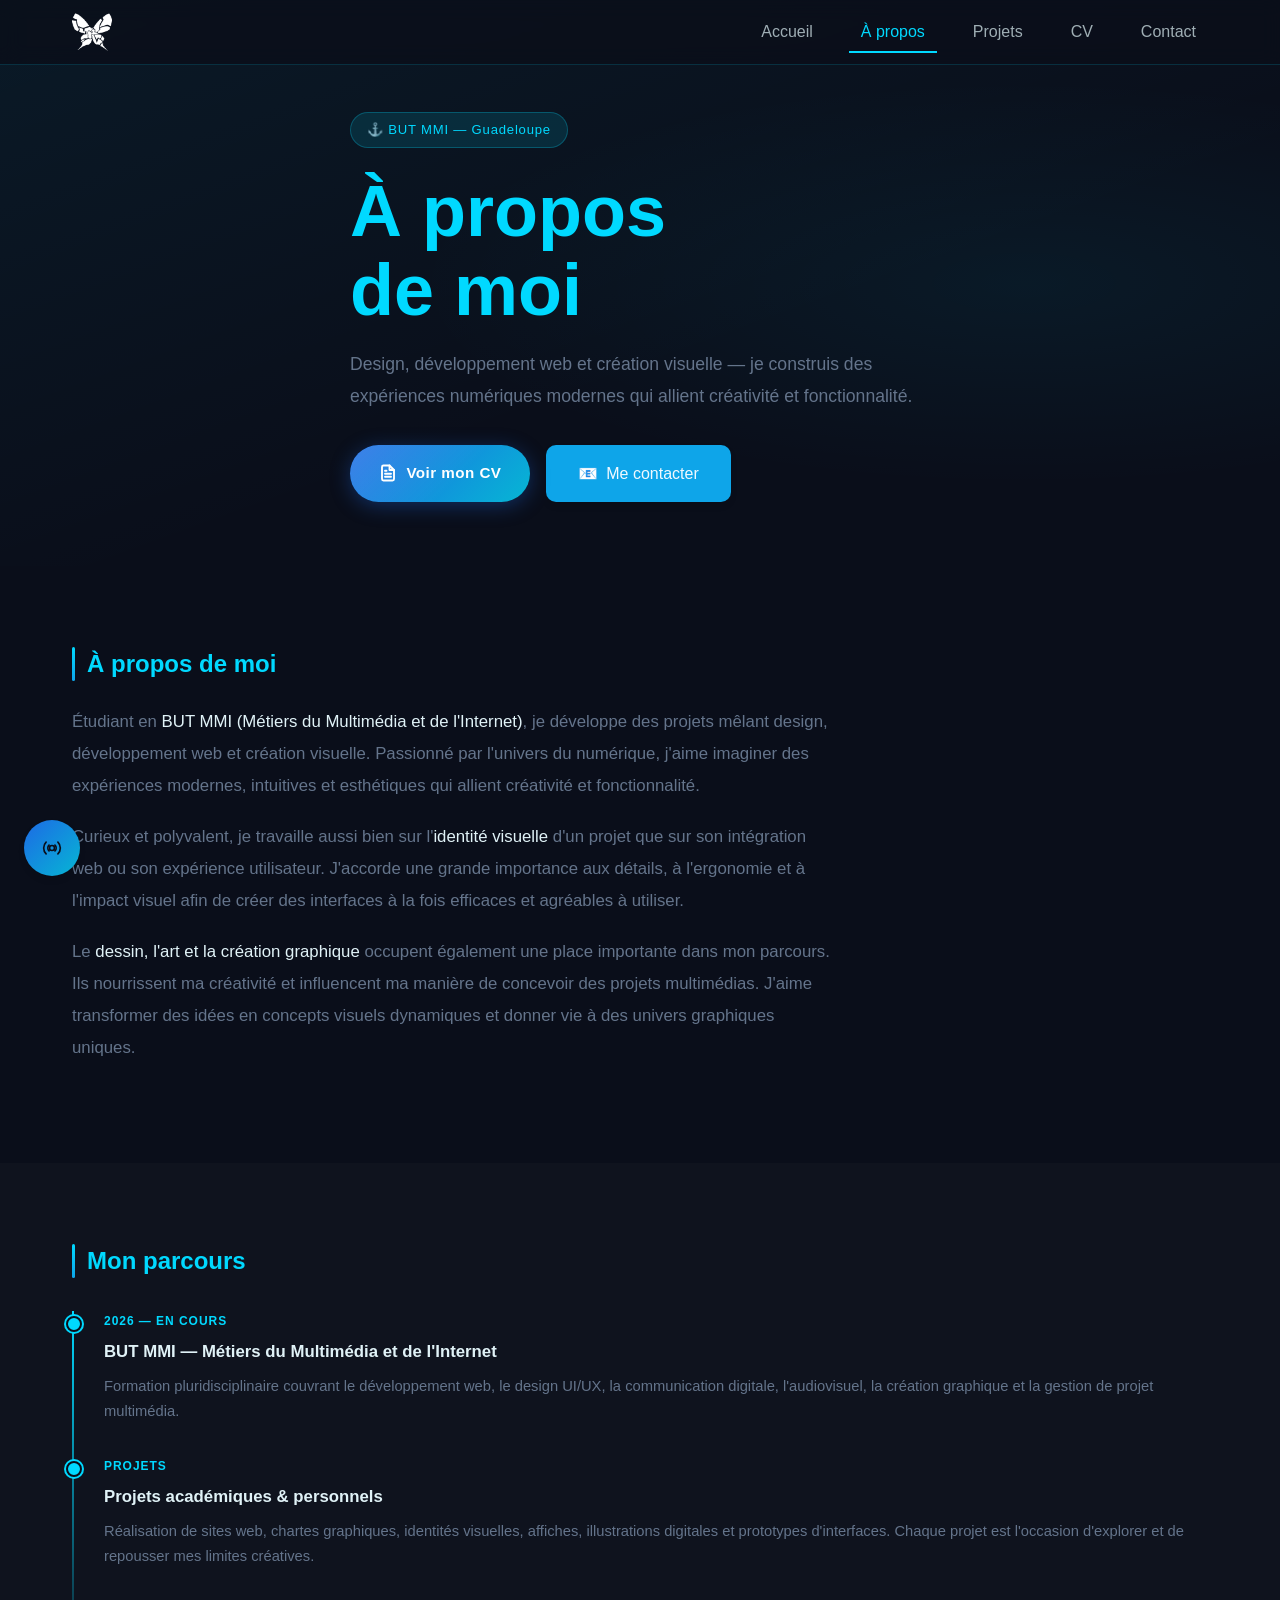
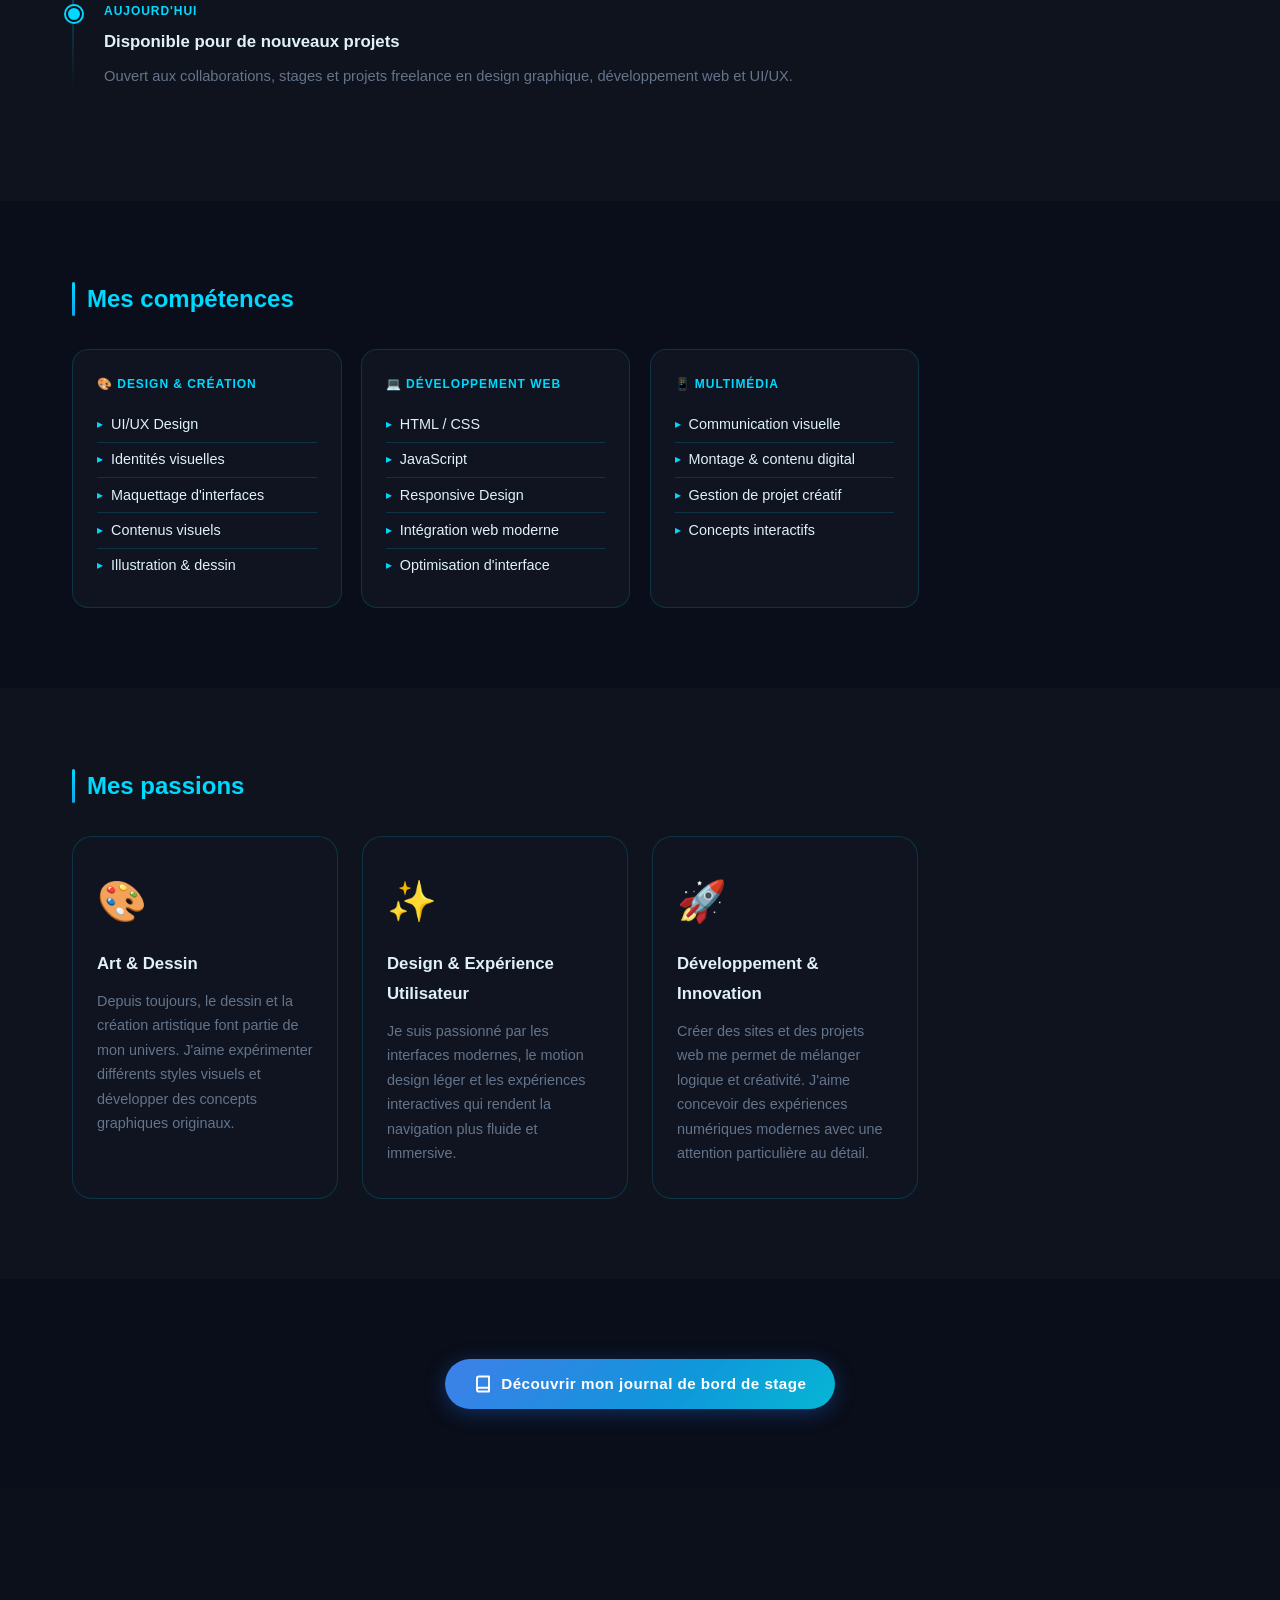
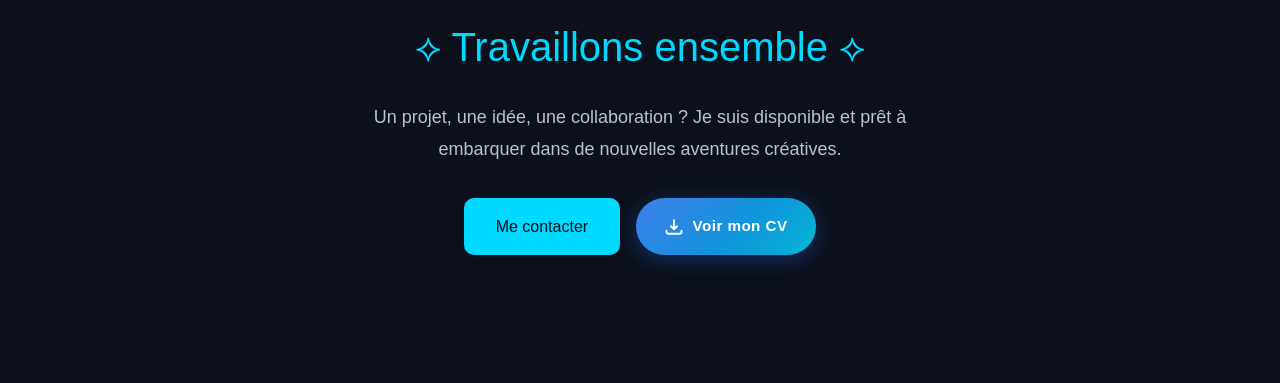
==== commit 07424cba: "Update about.html" ====
--- a/about.html
+++ b/about.html
@@ -199,7 +199,7 @@
   <!-- Journal de bord de stage — ressource complémentaire -->
   <section class="about-section">
     <div class="container" style="text-align:center;">
-      <a href="projects/Journal_de_bord_stage.pdf" target="_blank" rel="noopener" class="btn-cv-cta">
+      <a href="https://tonpseudo.github.io/journal-de-stage/" target="_blank" rel="noopener" class="btn-cv-cta">
         <svg viewBox="0 0 24 24" fill="none" stroke="currentColor" stroke-width="2.5" stroke-linecap="round" stroke-linejoin="round">
           <path d="M4 19.5A2.5 2.5 0 016.5 17H20"/>
           <path d="M6.5 2H20v20H6.5A2.5 2.5 0 014 19.5v-15A2.5 2.5 0 016.5 2z"/>
